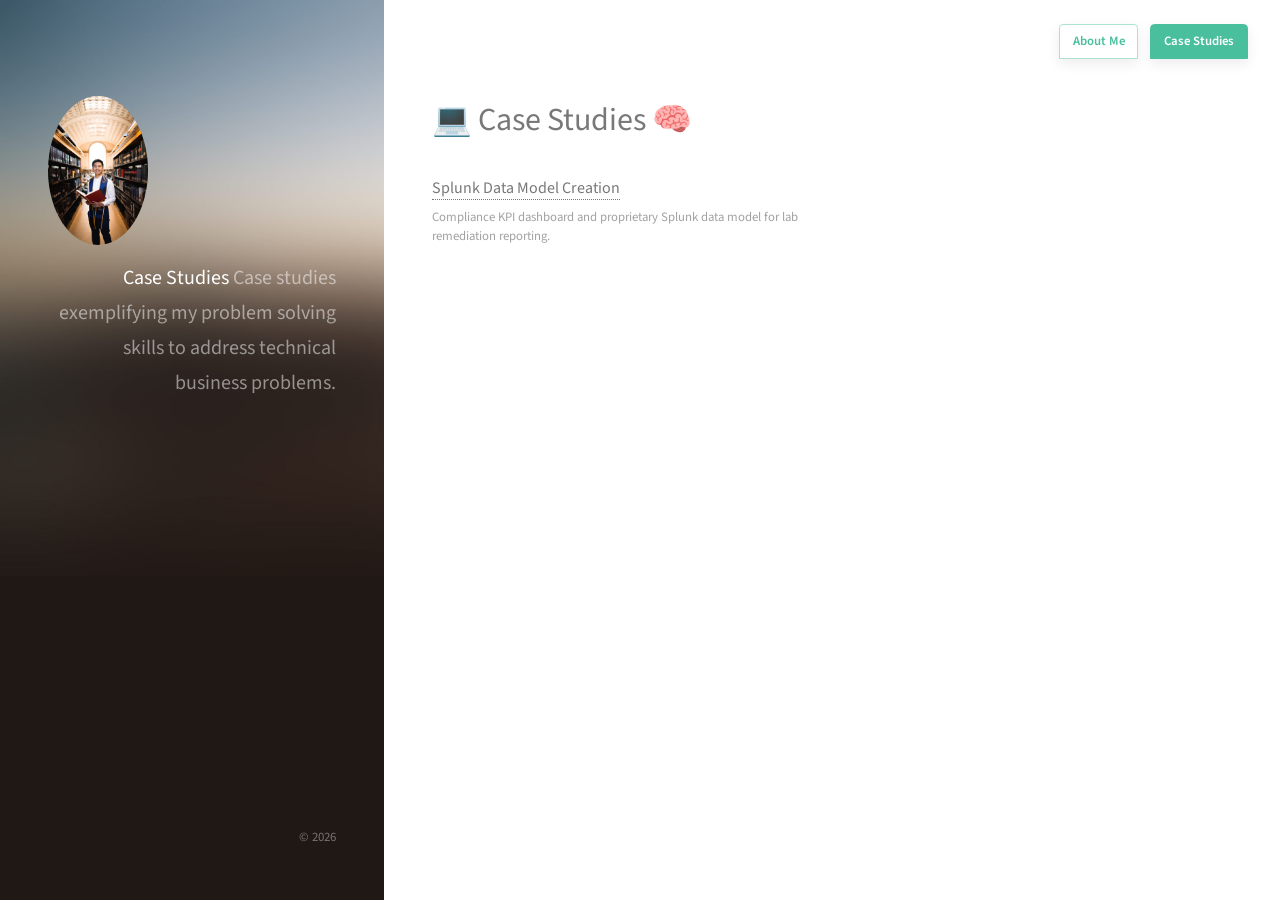
==== case-studies.html @ 702867bc "cleaned up case studies" ====
<!DOCTYPE HTML>
<html>
	<head>
		<title>Case Studies - Daniel Tom</title>
		<meta charset="utf-8" />
		<meta name="viewport" content="width=device-width, initial-scale=1, user-scalable=no" />
		<link rel="stylesheet" href="assets/css/main.css" />
	</head>
	<body class="is-preload">

		<!-- Navigation Tabs -->
			<nav class="site-tabs" aria-label="Primary navigation">
				<a href="index.html#one">About Me</a>
				<a href="case-studies.html" class="active">Case Studies</a>
			</nav>

		<!-- Header -->
			<header id="header">
				<div class="inner">
					<a href="index.html" class="image avatar"><img src="images/IMG_6092.jpg" alt="" /></a>
					<h1><strong>Case Studies</strong><br />
					Case studies exemplifying my problem solving skills to address technical business problems.</h1>
				</div>
			</header>

		<!-- Main -->
			<div id="main">
				<section id="case-studies">
					<header class="major">
						<h2>💻 Case Studies 🧠</h2>
					</header>
					<div class="row">
						<article class="col-6 col-12-xsmall work-item">
							<h3>
								<a href="splunk-data-model-creation.html">
									Splunk Data Model Creation
								</a>
							</h3>
							<p>Compliance KPI dashboard and proprietary Splunk data model for lab remediation reporting.</p>
						</article>
					</div>
				</section>
			</div>

		<!-- Footer -->
			<footer id="footer">
				<div class="inner">
					<ul class="icons">
						<li><a href="https://github.com/danieltom9" class="icon brands fa-github"><span class="label">Github</span></a></li>
						<li><a href="https://www.linkedin.com/in/daniel-tom-17a8161a1/" class="icon brands alt fa-linkedin"><span class="label">LinkedIn</span></a></li>
					</ul>
					<ul class="copyright">
						<li>&copy; 2026</li>
					</ul>
				</div>
			</footer>

		<!-- Scripts -->
			<script src="assets/js/jquery.min.js"></script>
			<script src="assets/js/jquery.poptrox.min.js"></script>
			<script src="assets/js/browser.min.js"></script>
			<script src="assets/js/breakpoints.min.js"></script>
			<script src="assets/js/util.js"></script>
			<script src="assets/js/main.js"></script>

	</body>
</html>
---- assets/css/main.css ----
@import url("fontawesome-all.min.css");
@import url("https://fonts.googleapis.com/css?family=Source+Sans+Pro:400,400italic");


html, body, div, span, applet, object,
iframe, h1, h2, h3, h4, h5, h6, p, blockquote,
pre, a, abbr, acronym, address, big, cite,
code, del, dfn, em, img, ins, kbd, q, s, samp,
small, strike, strong, sub, sup, tt, var, b,
u, i, center, dl, dt, dd, ol, ul, li, fieldset,
form, label, legend, table, caption, tbody,
tfoot, thead, tr, th, td, article, aside,
canvas, details, embed, figure, figcaption,
footer, header, hgroup, menu, nav, output, ruby,
section, summary, time, mark, audio, video {
	margin: 0;
	padding: 0;
	border: 0;
	font-size: 100%;
	font: inherit;
	vertical-align: baseline;}

article, aside, details, figcaption, figure,
footer, header, hgroup, menu, nav, section {
	display: block;}

body {
	line-height: 1;
}

ol, ul {
	list-style: none;
}

blockquote, q {
	quotes: none;
}

	blockquote:before, blockquote:after, q:before, q:after {
		content: '';
		content: none;
	}

table {
	border-collapse: collapse;
	border-spacing: 0;
}

body {
	-webkit-text-size-adjust: none;
}

mark {
	background-color: transparent;
	color: inherit;
}

input::-moz-focus-inner {
	border: 0;
	padding: 0;
}

input, select, textarea {
	-moz-appearance: none;
	-webkit-appearance: none;
	-ms-appearance: none;
	appearance: none;
}

/* Basic */

	html {
		box-sizing: border-box;
		scroll-behavior: smooth;
	}

	*, *:before, *:after {
		box-sizing: inherit;
	}

	body {
		background: #fff;
	}

		body.is-preload *, body.is-preload *:before, body.is-preload *:after {
			-moz-animation: none !important;
			-webkit-animation: none !important;
			-ms-animation: none !important;
			animation: none !important;
			-moz-transition: none !important;
			-webkit-transition: none !important;
			-ms-transition: none !important;
			transition: none !important;
		}

	body, input, select, textarea {
		color: #a2a2a2;
		font-family: "Source Sans Pro", Helvetica, sans-serif;
		font-size: 16pt;
		font-weight: 400;
		line-height: 1.75em;
	}

	a {
		-moz-transition: color 0.2s ease-in-out, border-color 0.2s ease-in-out;
		-webkit-transition: color 0.2s ease-in-out, border-color 0.2s ease-in-out;
		-ms-transition: color 0.2s ease-in-out, border-color 0.2s ease-in-out;
		transition: color 0.2s ease-in-out, border-color 0.2s ease-in-out;
		border-bottom: dotted 1px;
		color: #49bf9d;
		text-decoration: none;
	}

		a:hover {
			border-bottom-color: transparent;
			color: #49bf9d !important;
			text-decoration: none;
		}

	strong, b {
		color: #787878;
		font-weight: 400;
	}

	em, i {
		font-style: italic;
	}

	p {
		margin: 0 0 2em 0;
	}

	h1, h2, h3, h4, h5, h6 {
		color: #787878;
		font-weight: 400;
		line-height: 1em;
		margin: 0 0 1em 0;
	}

		h1 a, h2 a, h3 a, h4 a, h5 a, h6 a {
			color: inherit;
			text-decoration: none;
		}

	h1 {
		font-size: 2em;
		line-height: 1.5em;
	}

	h2 {
		font-size: 1.5em;
		line-height: 1.5em;
	}

	h3 {
		font-size: 1.25em;
		line-height: 1.5em;
	}

	h4 {
		font-size: 1.1em;
		line-height: 1.5em;
	}

	h5 {
		font-size: 0.9em;
		line-height: 1.5em;
	}

	h6 {
		font-size: 0.7em;
		line-height: 1.5em;
	}

	sub {
		font-size: 0.8em;
		position: relative;
		top: 0.5em;
	}

	sup {
		font-size: 0.8em;
		position: relative;
		top: -0.5em;
	}

	hr {
		border: 0;
		border-bottom: solid 2px #efefef;
		margin: 2em 0;
	}

		hr.major {
			margin: 3em 0;
		}

	blockquote {
		border-left: solid 6px #efefef;
		font-style: italic;
		margin: 0 0 2em 0;
		padding: 0.5em 0 0.5em 1.5em;
	}

	code {
		background: #f7f7f7;
		border-radius: 0.35em;
		border: solid 2px #efefef;
		font-family: "Courier New", monospace;
		font-size: 0.9em;
		margin: 0 0.25em;
		padding: 0.25em 0.65em;
	}

	pre {
		-webkit-overflow-scrolling: touch;
		font-family: "Courier New", monospace;
		font-size: 0.9em;
		margin: 0 0 2em 0;
	}

		pre code {
			display: block;
			line-height: 1.75em;
			padding: 1em 1.5em;
			overflow-x: auto;
		}

	.align-left {
		text-align: left;
	}

	.align-center {
		text-align: center;
	}

	.align-right {
		text-align: right;
	}

/* Navigation Tabs */

	.site-tabs {
		display: flex;
		gap: 0.75em;
		position: fixed;
		right: 2em;
		top: 1.5em;
		transition: opacity 0.2s ease-in-out, transform 0.2s ease-in-out, visibility 0.2s ease-in-out;
		z-index: 10001;
	}

		.site-tabs.is-hidden {
			opacity: 0;
			pointer-events: none;
			transform: translateY(-0.75em);
			visibility: hidden;
		}

		.site-tabs a {
			background: rgba(255, 255, 255, 0.92);
			border: solid 1px rgba(73, 191, 157, 0.45);
			border-radius: 0.35em 0.35em 0 0;
			box-shadow: 0 0.35em 1em rgba(0, 0, 0, 0.08);
			color: #49bf9d;
			font-size: 0.8em;
			font-weight: 600;
			letter-spacing: 0;
			line-height: 1;
			padding: 0.8em 1em;
			text-decoration: none;
		}

			.site-tabs a:hover {
				background: #49bf9d;
				border-color: #49bf9d;
				color: #ffffff !important;
			}

			.site-tabs a.active {
				background: #49bf9d;
				border-color: #49bf9d;
				color: #ffffff !important;
			}

/* Container */

	.container {
		margin: 0 auto;
		max-width: calc(100% - 4em);
		width: 100%;
	}

		.container.xsmall {
			width: 25%;
		}

		.container.small {
			width: 50%;
		}

		.container.medium {
			width: 75%;
		}

		.container.large {
			width: 125%;
		}

		.container.xlarge {
			width: 150%;
		}

		.container.max {
			width: 100%;
		}

		@media screen and (max-width: 980px) {

			.container {
				width: 100% !important;
				max-width: 100% !important;
			}

		}

		@media screen and (max-width: 480px) {

			.container {
				max-width: calc(100% - 3em);
			}

		}

/* Row */

	.row {
		display: flex;
		flex-wrap: wrap;
		box-sizing: border-box;
		align-items: stretch;
	}

		.row > * {
			box-sizing: border-box;
		}

		.row.gtr-uniform > * > :last-child {
			margin-bottom: 0;
		}

		.row.aln-left {
			justify-content: flex-start;
		}

		.row.aln-center {
			justify-content: center;
		}

		.row.aln-right {
			justify-content: flex-end;
		}

		.row.aln-top {
			align-items: flex-start;
		}

		.row.aln-middle {
			align-items: center;
		}

		.row.aln-bottom {
			align-items: flex-end;
		}

		.row > .imp {
			order: -1;
		}

		.row > .col-1 {
			width: 8.33333%;
		}

		.row > .off-1 {
			margin-left: 8.33333%;
		}

		.row > .col-2 {
			width: 16.66667%;
		}

		.row > .off-2 {
			margin-left: 16.66667%;
		}

		.row > .col-3 {
			width: 25%;
		}

		.row > .off-3 {
			margin-left: 25%;
		}

		.row > .col-4 {
			width: 33.33333%;
		}

		.row > .off-4 {
			margin-left: 33.33333%;
		}

		.row > .col-5 {
			width: 41.66667%;
		}

		.row > .off-5 {
			margin-left: 41.66667%;
		}

		.row > .col-6 {
			width: 50%;
		}

		.row > .off-6 {
			margin-left: 50%;
		}

		.row > .col-7 {
			width: 58.33333%;
		}

		.row > .off-7 {
			margin-left: 58.33333%;
		}

		.row > .col-8 {
			width: 66.66667%;
		}

		.row > .off-8 {
			margin-left: 66.66667%;
		}

		.row > .col-9 {
			width: 75%;
		}

		.row > .off-9 {
			margin-left: 75%;
		}

		.row > .col-10 {
			width: 83.33333%;
		}

		.row > .off-10 {
			margin-left: 83.33333%;
		}

		.row > .col-11 {
			width: 91.66667%;
		}

		.row > .off-11 {
			margin-left: 91.66667%;
		}

		.row > .col-12 {
			width: 100%;
		}

		.row > .off-12 {
			margin-left: 100%;
		}

		.row.gtr-0 {
			margin-top: 0;
			margin-left: 0em;
		}

			.row.gtr-0 > * {
				padding: 0 0 0 0em;
			}

			.row.gtr-0.gtr-uniform {
				margin-top: 0em;
			}

				.row.gtr-0.gtr-uniform > * {
					padding-top: 0em;
				}

		.row.gtr-25 {
			margin-top: 0;
			margin-left: -0.625em;
		}

			.row.gtr-25 > * {
				padding: 0 0 0 0.625em;
			}

			.row.gtr-25.gtr-uniform {
				margin-top: -0.625em;
			}

				.row.gtr-25.gtr-uniform > * {
					padding-top: 0.625em;
				}

		.row.gtr-50 {
			margin-top: 0;
			margin-left: -1.25em;
		}

			.row.gtr-50 > * {
				padding: 0 0 0 1.25em;
			}

			.row.gtr-50.gtr-uniform {
				margin-top: -1.25em;
			}

				.row.gtr-50.gtr-uniform > * {
					padding-top: 1.25em;
				}

		.row {
			margin-top: 0;
			margin-left: -2.5em;
		}

			.row > * {
				padding: 0 0 0 2.5em;
			}

			.row.gtr-uniform {
				margin-top: -2.5em;
			}

				.row.gtr-uniform > * {
					padding-top: 2.5em;
				}

		.row.gtr-150 {
			margin-top: 0;
			margin-left: -3.75em;
		}

			.row.gtr-150 > * {
				padding: 0 0 0 3.75em;
			}

			.row.gtr-150.gtr-uniform {
				margin-top: -3.75em;
			}

				.row.gtr-150.gtr-uniform > * {
					padding-top: 3.75em;
				}

		.row.gtr-200 {
			margin-top: 0;
			margin-left: -5em;
		}

			.row.gtr-200 > * {
				padding: 0 0 0 5em;
			}

			.row.gtr-200.gtr-uniform {
				margin-top: -5em;
			}

				.row.gtr-200.gtr-uniform > * {
					padding-top: 5em;
				}

		@media screen and (max-width: 1800px) {

			.row {
				display: flex;
				flex-wrap: wrap;
				box-sizing: border-box;
				align-items: stretch;
			}

				.row > * {
					box-sizing: border-box;
				}

				.row.gtr-uniform > * > :last-child {
					margin-bottom: 0;
				}

				.row.aln-left {
					justify-content: flex-start;
				}

				.row.aln-center {
					justify-content: center;
				}

				.row.aln-right {
					justify-content: flex-end;
				}

				.row.aln-top {
					align-items: flex-start;
				}

				.row.aln-middle {
					align-items: center;
				}

				.row.aln-bottom {
					align-items: flex-end;
				}

				.row > .imp-xlarge {
					order: -1;
				}

				.row > .col-1-xlarge {
					width: 8.33333%;
				}

				.row > .off-1-xlarge {
					margin-left: 8.33333%;
				}

				.row > .col-2-xlarge {
					width: 16.66667%;
				}

				.row > .off-2-xlarge {
					margin-left: 16.66667%;
				}

				.row > .col-3-xlarge {
					width: 25%;
				}

				.row > .off-3-xlarge {
					margin-left: 25%;
				}

				.row > .col-4-xlarge {
					width: 33.33333%;
				}

				.row > .off-4-xlarge {
					margin-left: 33.33333%;
				}

				.row > .col-5-xlarge {
					width: 41.66667%;
				}

				.row > .off-5-xlarge {
					margin-left: 41.66667%;
				}

				.row > .col-6-xlarge {
					width: 50%;
				}

				.row > .off-6-xlarge {
					margin-left: 50%;
				}

				.row > .col-7-xlarge {
					width: 58.33333%;
				}

				.row > .off-7-xlarge {
					margin-left: 58.33333%;
				}

				.row > .col-8-xlarge {
					width: 66.66667%;
				}

				.row > .off-8-xlarge {
					margin-left: 66.66667%;
				}

				.row > .col-9-xlarge {
					width: 75%;
				}

				.row > .off-9-xlarge {
					margin-left: 75%;
				}

				.row > .col-10-xlarge {
					width: 83.33333%;
				}

				.row > .off-10-xlarge {
					margin-left: 83.33333%;
				}

				.row > .col-11-xlarge {
					width: 91.66667%;
				}

				.row > .off-11-xlarge {
					margin-left: 91.66667%;
				}

				.row > .col-12-xlarge {
					width: 100%;
				}

				.row > .off-12-xlarge {
					margin-left: 100%;
				}

				.row.gtr-0 {
					margin-top: 0;
					margin-left: 0em;
				}

					.row.gtr-0 > * {
						padding: 0 0 0 0em;
					}

					.row.gtr-0.gtr-uniform {
						margin-top: 0em;
					}

						.row.gtr-0.gtr-uniform > * {
							padding-top: 0em;
						}

				.row.gtr-25 {
					margin-top: 0;
					margin-left: -0.625em;
				}

					.row.gtr-25 > * {
						padding: 0 0 0 0.625em;
					}

					.row.gtr-25.gtr-uniform {
						margin-top: -0.625em;
					}

						.row.gtr-25.gtr-uniform > * {
							padding-top: 0.625em;
						}

				.row.gtr-50 {
					margin-top: 0;
					margin-left: -1.25em;
				}

					.row.gtr-50 > * {
						padding: 0 0 0 1.25em;
					}

					.row.gtr-50.gtr-uniform {
						margin-top: -1.25em;
					}

						.row.gtr-50.gtr-uniform > * {
							padding-top: 1.25em;
						}

				.row {
					margin-top: 0;
					margin-left: -2.5em;
				}

					.row > * {
						padding: 0 0 0 2.5em;
					}

					.row.gtr-uniform {
						margin-top: -2.5em;
					}

						.row.gtr-uniform > * {
							padding-top: 2.5em;
						}

				.row.gtr-150 {
					margin-top: 0;
					margin-left: -3.75em;
				}

					.row.gtr-150 > * {
						padding: 0 0 0 3.75em;
					}

					.row.gtr-150.gtr-uniform {
						margin-top: -3.75em;
					}

						.row.gtr-150.gtr-uniform > * {
							padding-top: 3.75em;
						}

				.row.gtr-200 {
					margin-top: 0;
					margin-left: -5em;
				}

					.row.gtr-200 > * {
						padding: 0 0 0 5em;
					}

					.row.gtr-200.gtr-uniform {
						margin-top: -5em;
					}

						.row.gtr-200.gtr-uniform > * {
							padding-top: 5em;
						}

		}

		@media screen and (max-width: 1280px) {

			.row {
				display: flex;
				flex-wrap: wrap;
				box-sizing: border-box;
				align-items: stretch;
			}

				.row > * {
					box-sizing: border-box;
				}

				.row.gtr-uniform > * > :last-child {
					margin-bottom: 0;
				}

				.row.aln-left {
					justify-content: flex-start;
				}

				.row.aln-center {
					justify-content: center;
				}

				.row.aln-right {
					justify-content: flex-end;
				}

				.row.aln-top {
					align-items: flex-start;
				}

				.row.aln-middle {
					align-items: center;
				}

				.row.aln-bottom {
					align-items: flex-end;
				}

				.row > .imp-large {
					order: -1;
				}

				.row > .col-1-large {
					width: 8.33333%;
				}

				.row > .off-1-large {
					margin-left: 8.33333%;
				}

				.row > .col-2-large {
					width: 16.66667%;
				}

				.row > .off-2-large {
					margin-left: 16.66667%;
				}

				.row > .col-3-large {
					width: 25%;
				}

				.row > .off-3-large {
					margin-left: 25%;
				}

				.row > .col-4-large {
					width: 33.33333%;
				}

				.row > .off-4-large {
					margin-left: 33.33333%;
				}

				.row > .col-5-large {
					width: 41.66667%;
				}

				.row > .off-5-large {
					margin-left: 41.66667%;
				}

				.row > .col-6-large {
					width: 50%;
				}

				.row > .off-6-large {
					margin-left: 50%;
				}

				.row > .col-7-large {
					width: 58.33333%;
				}

				.row > .off-7-large {
					margin-left: 58.33333%;
				}

				.row > .col-8-large {
					width: 66.66667%;
				}

				.row > .off-8-large {
					margin-left: 66.66667%;
				}

				.row > .col-9-large {
					width: 75%;
				}

				.row > .off-9-large {
					margin-left: 75%;
				}

				.row > .col-10-large {
					width: 83.33333%;
				}

				.row > .off-10-large {
					margin-left: 83.33333%;
				}

				.row > .col-11-large {
					width: 91.66667%;
				}

				.row > .off-11-large {
					margin-left: 91.66667%;
				}

				.row > .col-12-large {
					width: 100%;
				}

				.row > .off-12-large {
					margin-left: 100%;
				}

				.row.gtr-0 {
					margin-top: 0;
					margin-left: 0em;
				}

					.row.gtr-0 > * {
						padding: 0 0 0 0em;
					}

					.row.gtr-0.gtr-uniform {
						margin-top: 0em;
					}

						.row.gtr-0.gtr-uniform > * {
							padding-top: 0em;
						}

				.row.gtr-25 {
					margin-top: 0;
					margin-left: -0.5em;
				}

					.row.gtr-25 > * {
						padding: 0 0 0 0.5em;
					}

					.row.gtr-25.gtr-uniform {
						margin-top: -0.5em;
					}

						.row.gtr-25.gtr-uniform > * {
							padding-top: 0.5em;
						}

				.row.gtr-50 {
					margin-top: 0;
					margin-left: -1em;
				}

					.row.gtr-50 > * {
						padding: 0 0 0 1em;
					}

					.row.gtr-50.gtr-uniform {
						margin-top: -1em;
					}

						.row.gtr-50.gtr-uniform > * {
							padding-top: 1em;
						}

				.row {
					margin-top: 0;
					margin-left: -2em;
				}

					.row > * {
						padding: 0 0 0 2em;
					}

					.row.gtr-uniform {
						margin-top: -2em;
					}

						.row.gtr-uniform > * {
							padding-top: 2em;
						}

				.row.gtr-150 {
					margin-top: 0;
					margin-left: -3em;
				}

					.row.gtr-150 > * {
						padding: 0 0 0 3em;
					}

					.row.gtr-150.gtr-uniform {
						margin-top: -3em;
					}

						.row.gtr-150.gtr-uniform > * {
							padding-top: 3em;
						}

				.row.gtr-200 {
					margin-top: 0;
					margin-left: -4em;
				}

					.row.gtr-200 > * {
						padding: 0 0 0 4em;
					}

					.row.gtr-200.gtr-uniform {
						margin-top: -4em;
					}

						.row.gtr-200.gtr-uniform > * {
							padding-top: 4em;
						}

		}

		@media screen and (max-width: 980px) {

			.row {
				display: flex;
				flex-wrap: wrap;
				box-sizing: border-box;
				align-items: stretch;
			}

				.row > * {
					box-sizing: border-box;
				}

				.row.gtr-uniform > * > :last-child {
					margin-bottom: 0;
				}

				.row.aln-left {
					justify-content: flex-start;
				}

				.row.aln-center {
					justify-content: center;
				}

				.row.aln-right {
					justify-content: flex-end;
				}

				.row.aln-top {
					align-items: flex-start;
				}

				.row.aln-middle {
					align-items: center;
				}

				.row.aln-bottom {
					align-items: flex-end;
				}

				.row > .imp-medium {
					order: -1;
				}

				.row > .col-1-medium {
					width: 8.33333%;
				}

				.row > .off-1-medium {
					margin-left: 8.33333%;
				}

				.row > .col-2-medium {
					width: 16.66667%;
				}

				.row > .off-2-medium {
					margin-left: 16.66667%;
				}

				.row > .col-3-medium {
					width: 25%;
				}

				.row > .off-3-medium {
					margin-left: 25%;
				}

				.row > .col-4-medium {
					width: 33.33333%;
				}

				.row > .off-4-medium {
					margin-left: 33.33333%;
				}

				.row > .col-5-medium {
					width: 41.66667%;
				}

				.row > .off-5-medium {
					margin-left: 41.66667%;
				}

				.row > .col-6-medium {
					width: 50%;
				}

				.row > .off-6-medium {
					margin-left: 50%;
				}

				.row > .col-7-medium {
					width: 58.33333%;
				}

				.row > .off-7-medium {
					margin-left: 58.33333%;
				}

				.row > .col-8-medium {
					width: 66.66667%;
				}

				.row > .off-8-medium {
					margin-left: 66.66667%;
				}

				.row > .col-9-medium {
					width: 75%;
				}

				.row > .off-9-medium {
					margin-left: 75%;
				}

				.row > .col-10-medium {
					width: 83.33333%;
				}

				.row > .off-10-medium {
					margin-left: 83.33333%;
				}

				.row > .col-11-medium {
					width: 91.66667%;
				}

				.row > .off-11-medium {
					margin-left: 91.66667%;
				}

				.row > .col-12-medium {
					width: 100%;
				}

				.row > .off-12-medium {
					margin-left: 100%;
				}

				.row.gtr-0 {
					margin-top: 0;
					margin-left: 0em;
				}

					.row.gtr-0 > * {
						padding: 0 0 0 0em;
					}

					.row.gtr-0.gtr-uniform {
						margin-top: 0em;
					}

						.row.gtr-0.gtr-uniform > * {
							padding-top: 0em;
						}

				.row.gtr-25 {
					margin-top: 0;
					margin-left: -0.5em;
				}

					.row.gtr-25 > * {
						padding: 0 0 0 0.5em;
					}

					.row.gtr-25.gtr-uniform {
						margin-top: -0.5em;
					}

						.row.gtr-25.gtr-uniform > * {
							padding-top: 0.5em;
						}

				.row.gtr-50 {
					margin-top: 0;
					margin-left: -1em;
				}

					.row.gtr-50 > * {
						padding: 0 0 0 1em;
					}

					.row.gtr-50.gtr-uniform {
						margin-top: -1em;
					}

						.row.gtr-50.gtr-uniform > * {
							padding-top: 1em;
						}

				.row {
					margin-top: 0;
					margin-left: -2em;
				}

					.row > * {
						padding: 0 0 0 2em;
					}

					.row.gtr-uniform {
						margin-top: -2em;
					}

						.row.gtr-uniform > * {
							padding-top: 2em;
						}

				.row.gtr-150 {
					margin-top: 0;
					margin-left: -3em;
				}

					.row.gtr-150 > * {
						padding: 0 0 0 3em;
					}

					.row.gtr-150.gtr-uniform {
						margin-top: -3em;
					}

						.row.gtr-150.gtr-uniform > * {
							padding-top: 3em;
						}

				.row.gtr-200 {
					margin-top: 0;
					margin-left: -4em;
				}

					.row.gtr-200 > * {
						padding: 0 0 0 4em;
					}

					.row.gtr-200.gtr-uniform {
						margin-top: -4em;
					}

						.row.gtr-200.gtr-uniform > * {
							padding-top: 4em;
						}

		}

		@media screen and (max-width: 736px) {

			.row {
				display: flex;
				flex-wrap: wrap;
				box-sizing: border-box;
				align-items: stretch;
			}

				.row > * {
					box-sizing: border-box;
				}

				.row.gtr-uniform > * > :last-child {
					margin-bottom: 0;
				}

				.row.aln-left {
					justify-content: flex-start;
				}

				.row.aln-center {
					justify-content: center;
				}

				.row.aln-right {
					justify-content: flex-end;
				}

				.row.aln-top {
					align-items: flex-start;
				}

				.row.aln-middle {
					align-items: center;
				}

				.row.aln-bottom {
					align-items: flex-end;
				}

				.row > .imp-small {
					order: -1;
				}

				.row > .col-1-small {
					width: 8.33333%;
				}

				.row > .off-1-small {
					margin-left: 8.33333%;
				}

				.row > .col-2-small {
					width: 16.66667%;
				}

				.row > .off-2-small {
					margin-left: 16.66667%;
				}

				.row > .col-3-small {
					width: 25%;
				}

				.row > .off-3-small {
					margin-left: 25%;
				}

				.row > .col-4-small {
					width: 33.33333%;
				}

				.row > .off-4-small {
					margin-left: 33.33333%;
				}

				.row > .col-5-small {
					width: 41.66667%;
				}

				.row > .off-5-small {
					margin-left: 41.66667%;
				}

				.row > .col-6-small {
					width: 50%;
				}

				.row > .off-6-small {
					margin-left: 50%;
				}

				.row > .col-7-small {
					width: 58.33333%;
				}

				.row > .off-7-small {
					margin-left: 58.33333%;
				}

				.row > .col-8-small {
					width: 66.66667%;
				}

				.row > .off-8-small {
					margin-left: 66.66667%;
				}

				.row > .col-9-small {
					width: 75%;
				}

				.row > .off-9-small {
					margin-left: 75%;
				}

				.row > .col-10-small {
					width: 83.33333%;
				}

				.row > .off-10-small {
					margin-left: 83.33333%;
				}

				.row > .col-11-small {
					width: 91.66667%;
				}

				.row > .off-11-small {
					margin-left: 91.66667%;
				}

				.row > .col-12-small {
					width: 100%;
				}

				.row > .off-12-small {
					margin-left: 100%;
				}

				.row.gtr-0 {
					margin-top: 0;
					margin-left: 0em;
				}

					.row.gtr-0 > * {
						padding: 0 0 0 0em;
					}

					.row.gtr-0.gtr-uniform {
						margin-top: 0em;
					}

						.row.gtr-0.gtr-uniform > * {
							padding-top: 0em;
						}

				.row.gtr-25 {
					margin-top: 0;
					margin-left: -0.375em;
				}

					.row.gtr-25 > * {
						padding: 0 0 0 0.375em;
					}

					.row.gtr-25.gtr-uniform {
						margin-top: -0.375em;
					}

						.row.gtr-25.gtr-uniform > * {
							padding-top: 0.375em;
						}

				.row.gtr-50 {
					margin-top: 0;
					margin-left: -0.75em;
				}

					.row.gtr-50 > * {
						padding: 0 0 0 0.75em;
					}

					.row.gtr-50.gtr-uniform {
						margin-top: -0.75em;
					}

						.row.gtr-50.gtr-uniform > * {
							padding-top: 0.75em;
						}

				.row {
					margin-top: 0;
					margin-left: -1.5em;
				}

					.row > * {
						padding: 0 0 0 1.5em;
					}

					.row.gtr-uniform {
						margin-top: -1.5em;
					}

						.row.gtr-uniform > * {
							padding-top: 1.5em;
						}

				.row.gtr-150 {
					margin-top: 0;
					margin-left: -2.25em;
				}

					.row.gtr-150 > * {
						padding: 0 0 0 2.25em;
					}

					.row.gtr-150.gtr-uniform {
						margin-top: -2.25em;
					}

						.row.gtr-150.gtr-uniform > * {
							padding-top: 2.25em;
						}

				.row.gtr-200 {
					margin-top: 0;
					margin-left: -3em;
				}

					.row.gtr-200 > * {
						padding: 0 0 0 3em;
					}

					.row.gtr-200.gtr-uniform {
						margin-top: -3em;
					}

						.row.gtr-200.gtr-uniform > * {
							padding-top: 3em;
						}

		}

		@media screen and (max-width: 480px) {

			.row {
				display: flex;
				flex-wrap: wrap;
				box-sizing: border-box;
				align-items: stretch;
			}

				.row > * {
					box-sizing: border-box;
				}

				.row.gtr-uniform > * > :last-child {
					margin-bottom: 0;
				}

				.row.aln-left {
					justify-content: flex-start;
				}

				.row.aln-center {
					justify-content: center;
				}

				.row.aln-right {
					justify-content: flex-end;
				}

				.row.aln-top {
					align-items: flex-start;
				}

				.row.aln-middle {
					align-items: center;
				}

				.row.aln-bottom {
					align-items: flex-end;
				}

				.row > .imp-xsmall {
					order: -1;
				}

				.row > .col-1-xsmall {
					width: 8.33333%;
				}

				.row > .off-1-xsmall {
					margin-left: 8.33333%;
				}

				.row > .col-2-xsmall {
					width: 16.66667%;
				}

				.row > .off-2-xsmall {
					margin-left: 16.66667%;
				}

				.row > .col-3-xsmall {
					width: 25%;
				}

				.row > .off-3-xsmall {
					margin-left: 25%;
				}

				.row > .col-4-xsmall {
					width: 33.33333%;
				}

				.row > .off-4-xsmall {
					margin-left: 33.33333%;
				}

				.row > .col-5-xsmall {
					width: 41.66667%;
				}

				.row > .off-5-xsmall {
					margin-left: 41.66667%;
				}

				.row > .col-6-xsmall {
					width: 50%;
				}

				.row > .off-6-xsmall {
					margin-left: 50%;
				}

				.row > .col-7-xsmall {
					width: 58.33333%;
				}

				.row > .off-7-xsmall {
					margin-left: 58.33333%;
				}

				.row > .col-8-xsmall {
					width: 66.66667%;
				}

				.row > .off-8-xsmall {
					margin-left: 66.66667%;
				}

				.row > .col-9-xsmall {
					width: 75%;
				}

				.row > .off-9-xsmall {
					margin-left: 75%;
				}

				.row > .col-10-xsmall {
					width: 83.33333%;
				}

				.row > .off-10-xsmall {
					margin-left: 83.33333%;
				}

				.row > .col-11-xsmall {
					width: 91.66667%;
				}

				.row > .off-11-xsmall {
					margin-left: 91.66667%;
				}

				.row > .col-12-xsmall {
					width: 100%;
				}

				.row > .off-12-xsmall {
					margin-left: 100%;
				}

				.row.gtr-0 {
					margin-top: 0;
					margin-left: 0em;
				}

					.row.gtr-0 > * {
						padding: 0 0 0 0em;
					}

					.row.gtr-0.gtr-uniform {
						margin-top: 0em;
					}

						.row.gtr-0.gtr-uniform > * {
							padding-top: 0em;
						}

				.row.gtr-25 {
					margin-top: 0;
					margin-left: -0.375em;
				}

					.row.gtr-25 > * {
						padding: 0 0 0 0.375em;
					}

					.row.gtr-25.gtr-uniform {
						margin-top: -0.375em;
					}

						.row.gtr-25.gtr-uniform > * {
							padding-top: 0.375em;
						}

				.row.gtr-50 {
					margin-top: 0;
					margin-left: -0.75em;
				}

					.row.gtr-50 > * {
						padding: 0 0 0 0.75em;
					}

					.row.gtr-50.gtr-uniform {
						margin-top: -0.75em;
					}

						.row.gtr-50.gtr-uniform > * {
							padding-top: 0.75em;
						}

				.row {
					margin-top: 0;
					margin-left: -1.5em;
				}

					.row > * {
						padding: 0 0 0 1.5em;
					}

					.row.gtr-uniform {
						margin-top: -1.5em;
					}

						.row.gtr-uniform > * {
							padding-top: 1.5em;
						}

				.row.gtr-150 {
					margin-top: 0;
					margin-left: -2.25em;
				}

					.row.gtr-150 > * {
						padding: 0 0 0 2.25em;
					}

					.row.gtr-150.gtr-uniform {
						margin-top: -2.25em;
					}

						.row.gtr-150.gtr-uniform > * {
							padding-top: 2.25em;
						}

				.row.gtr-200 {
					margin-top: 0;
					margin-left: -3em;
				}

					.row.gtr-200 > * {
						padding: 0 0 0 3em;
					}

					.row.gtr-200.gtr-uniform {
						margin-top: -3em;
					}

						.row.gtr-200.gtr-uniform > * {
							padding-top: 3em;
						}

		}

/* Section/Article */

	section.special, article.special {
		text-align: center;
	}

	header p {
		color: #b2b2b2;
		position: relative;
		margin: 0 0 1.5em 0;
	}

	header h2 + p {
		font-size: 1.25em;
		margin-top: -1em;
		line-height: 1.5em;
	}

	header h3 + p {
		font-size: 1.1em;
		margin-top: -0.8em;
		line-height: 1.5em;
	}

	header h4 + p,
	header h5 + p,
	header h6 + p {
		font-size: 0.9em;
		margin-top: -0.6em;
		line-height: 1.5em;
	}

	header.major h2 {
		font-size: 2em;
	}

/* Form */

	form {
		margin: 0 0 2em 0;
	}

	label {
		color: #787878;
		display: block;
		font-size: 0.9em;
		font-weight: 400;
		margin: 0 0 1em 0;
	}

	input[type="text"],
	input[type="password"],
	input[type="email"],
	select,
	textarea {
		-moz-appearance: none;
		-webkit-appearance: none;
		-ms-appearance: none;
		appearance: none;
		background: #f7f7f7;
		border-radius: 0.35em;
		border: solid 2px transparent;
		color: inherit;
		display: block;
		outline: 0;
		padding: 0 0.75em;
		text-decoration: none;
		width: 100%;
	}

		input[type="text"]:invalid,
		input[type="password"]:invalid,
		input[type="email"]:invalid,
		select:invalid,
		textarea:invalid {
			box-shadow: none;
		}

		input[type="text"]:focus,
		input[type="password"]:focus,
		input[type="email"]:focus,
		select:focus,
		textarea:focus {
			border-color: #49bf9d;
		}

	select {
		background-image: url("data:image/svg+xml;charset=utf8,%3Csvg xmlns='http://www.w3.org/2000/svg' width='40' height='40' preserveAspectRatio='none' viewBox='0 0 40 40'%3E%3Cpath d='M9.4,12.3l10.4,10.4l10.4-10.4c0.2-0.2,0.5-0.4,0.9-0.4c0.3,0,0.6,0.1,0.9,0.4l3.3,3.3c0.2,0.2,0.4,0.5,0.4,0.9 c0,0.4-0.1,0.6-0.4,0.9L20.7,31.9c-0.2,0.2-0.5,0.4-0.9,0.4c-0.3,0-0.6-0.1-0.9-0.4L4.3,17.3c-0.2-0.2-0.4-0.5-0.4-0.9 c0-0.4,0.1-0.6,0.4-0.9l3.3-3.3c0.2-0.2,0.5-0.4,0.9-0.4S9.1,12.1,9.4,12.3z' fill='%23dfdfdf' /%3E%3C/svg%3E");
		background-size: 1.25rem;
		background-repeat: no-repeat;
		background-position: calc(100% - 1rem) center;
		height: 2.75em;
		padding-right: 2.75em;
		text-overflow: ellipsis;
	}

		select option {
			color: #787878;
			background: #fff;
		}

		select:focus::-ms-value {
			background-color: transparent;
		}

		select::-ms-expand {
			display: none;
		}

	input[type="text"],
	input[type="password"],
	input[type="email"],
	select {
		height: 2.75em;
	}

	textarea {
		padding: 0.75em;
	}

	input[type="checkbox"],
	input[type="radio"] {
		-moz-appearance: none;
		-webkit-appearance: none;
		-ms-appearance: none;
		appearance: none;
		display: block;
		float: left;
		margin-right: -2em;
		opacity: 0;
		width: 1em;
		z-index: -1;
	}

		input[type="checkbox"] + label,
		input[type="radio"] + label {
			text-decoration: none;
			color: #a2a2a2;
			cursor: pointer;
			display: inline-block;
			font-size: 1em;
			font-weight: 400;
			padding-left: 2.4em;
			padding-right: 0.75em;
			position: relative;
		}

			input[type="checkbox"] + label:before,
			input[type="radio"] + label:before {
				-moz-osx-font-smoothing: grayscale;
				-webkit-font-smoothing: antialiased;
				display: inline-block;
				font-style: normal;
				font-variant: normal;
				text-rendering: auto;
				line-height: 1;
				text-transform: none !important;
				font-family: 'Font Awesome 5 Free';
				font-weight: 900;
			}

			input[type="checkbox"] + label:before,
			input[type="radio"] + label:before {
				background: #f7f7f7;
				border-radius: 0.35em;
				border: solid 2px transparent;
				content: '';
				display: inline-block;
				font-size: 0.8em;
				height: 2.0625em;
				left: 0;
				line-height: 1.85625em;
				position: absolute;
				text-align: center;
				top: 0;
				width: 2.0625em;
			}

		input[type="checkbox"]:checked + label:before,
		input[type="radio"]:checked + label:before {
			background: #787878;
			border-color: #787878;
			color: #fff;
			content: '\f00c';
		}

		input[type="checkbox"]:focus + label:before,
		input[type="radio"]:focus + label:before {
			border-color: #49bf9d;
		}

	input[type="checkbox"] + label:before {
		border-radius: 0.35em;
	}

	input[type="radio"] + label:before {
		border-radius: 100%;
	}

	::-webkit-input-placeholder {
		color: #b2b2b2 !important;
		opacity: 1.0;
	}

	:-moz-placeholder {
		color: #b2b2b2 !important;
		opacity: 1.0;
	}

	::-moz-placeholder {
		color: #b2b2b2 !important;
		opacity: 1.0;
	}

	:-ms-input-placeholder {
		color: #b2b2b2 !important;
		opacity: 1.0;
	}

/* Box */

	.box {
		border-radius: 0.35em;
		border: solid 2px #efefef;
		margin-bottom: 2em;
		padding: 1.5em;
	}

		.box > :last-child,
		.box > :last-child > :last-child,
		.box > :last-child > :last-child > :last-child {
			margin-bottom: 0;
		}

		.box.alt {
			border: 0;
			border-radius: 0;
			padding: 0;
		}

/* Icon */

	.icon {
		text-decoration: none;
		border-bottom: none;
		position: relative;
	}

		.icon:before {
			-moz-osx-font-smoothing: grayscale;
			-webkit-font-smoothing: antialiased;
			display: inline-block;
			font-style: normal;
			font-variant: normal;
			text-rendering: auto;
			line-height: 1;
			text-transform: none !important;
			font-family: 'Font Awesome 5 Free';
			font-weight: 400;
		}

		.icon > .label {
			display: none;
		}

		.icon:before {
			line-height: inherit;
		}

		.icon.solid:before {
			font-weight: 900;
		}

		.icon.brands:before {
			font-family: 'Font Awesome 5 Brands';
		}

/* Image */

	.image {
		border-radius: 0.35em;
		border: 0;
		display: inline-block;
		position: relative;
	}

		.image:before {
			-moz-transition: opacity 0.2s ease-in-out;
			-webkit-transition: opacity 0.2s ease-in-out;
			-ms-transition: opacity 0.2s ease-in-out;
			transition: opacity 0.2s ease-in-out;
			background: url("images/overlay.png");
			border-radius: 0.35em;
			content: '';
			display: block;
			height: 100%;
			left: 0;
			opacity: 0.5;
			position: absolute;
			top: 0;
			width: 100%;
		}

		.image.thumb {
			text-align: center;
		}

			.image.thumb:after {
				-moz-transition: opacity 0.2s ease-in-out;
				-webkit-transition: opacity 0.2s ease-in-out;
				-ms-transition: opacity 0.2s ease-in-out;
				transition: opacity 0.2s ease-in-out;
				border-radius: 0.35em;
				border: solid 3px rgba(255, 255, 255, 0.5);
				color: #fff;
				content: 'View';
				display: inline-block;
				font-size: 0.8em;
				font-weight: 400;
				left: 50%;
				line-height: 2.25em;
				margin: -1.25em 0 0 -3em;
				opacity: 0;
				padding: 0 1.5em;
				position: absolute;
				text-align: center;
				text-decoration: none;
				top: 50%;
				white-space: nowrap;
			}

			.image.thumb:hover:after {
				opacity: 1.0;
			}

			.image.thumb:hover:before {
				background: url("images/overlay.png"), url("images/overlay.png");
				opacity: 1.0;
			}

		.image img {
			border-radius: 0.35em;
			display: block;
		}

		.image.left {
			float: left;
			margin: 0 1.5em 1em 0;
			top: 0.25em;
		}

		.image.right {
			float: right;
			margin: 0 0 1em 1.5em;
			top: 0.25em;
		}

		.image.left, .image.right {
			max-width: 40%;
		}

			.image.left img, .image.right img {
				width: 100%;
			}

		.image.fit {
			display: block;
			margin: 0 0 2em 0;
			width: 100%;
		}

			.image.fit img {
				width: 100%;
			}

		.image.avatar {
			border-radius: 100%;
		}

			.image.avatar:before {
				display: none;
			}

			.image.avatar img {
				border-radius: 100%;
				width: 100%;
			}

/* List */

	ol {
		list-style: decimal;
		margin: 0 0 2em 0;
		padding-left: 1.25em;
	}

		ol li {
			padding-left: 0.25em;
		}

	ul {
		list-style: disc;
		margin: 0 0 2em 0;
		padding-left: 1em;
	}

		ul li {
			padding-left: 0.5em;
		}

		ul.alt {
			list-style: none;
			padding-left: 0;
		}

			ul.alt li {
				border-top: solid 2px #efefef;
				padding: 0.5em 0;
			}

				ul.alt li:first-child {
					border-top: 0;
					padding-top: 0;
				}

	dl {
		margin: 0 0 2em 0;
	}

/* Icons */

	ul.icons {
		cursor: default;
		list-style: none;
		padding-left: 0;
	}

		ul.icons li {
			display: inline-block;
			padding: 0 1em 0 0;
		}

			ul.icons li:last-child {
				padding-right: 0;
			}

			ul.icons li .icon:before {
				font-size: 1.5em;
			}

/* Labeled Icons */

	ul.labeled-icons {
		list-style: none;
		padding: 0;
	}

		ul.labeled-icons li {
			line-height: 1.75em;
			margin: 1.5em 0 0 0;
			padding-left: 2.25em;
			position: relative;
		}

			ul.labeled-icons li:first-child {
				margin-top: 0;
			}

			ul.labeled-icons li a {
				color: inherit;
			}

			ul.labeled-icons li h3 {
				color: #b2b2b2;
				left: 0;
				position: absolute;
				text-align: center;
				top: 0;
				width: 1em;
			}

/* Actions */

	ul.actions {
		display: -moz-flex;
		display: -webkit-flex;
		display: -ms-flex;
		display: flex;
		cursor: default;
		list-style: none;
		margin-left: -1em;
		padding-left: 0;
	}

		ul.actions li {
			padding: 0 0 0 1em;
			vertical-align: middle;
		}

		ul.actions.special {
			-moz-justify-content: center;
			-webkit-justify-content: center;
			-ms-justify-content: center;
			justify-content: center;
			width: 100%;
			margin-left: 0;
		}

			ul.actions.special li:first-child {
				padding-left: 0;
			}

		ul.actions.stacked {
			-moz-flex-direction: column;
			-webkit-flex-direction: column;
			-ms-flex-direction: column;
			flex-direction: column;
			margin-left: 0;
		}

			ul.actions.stacked li {
				padding: 1.3em 0 0 0;
			}

				ul.actions.stacked li:first-child {
					padding-top: 0;
				}

		ul.actions.fit {
			width: calc(100% + 1em);
		}

			ul.actions.fit li {
				-moz-flex-grow: 1;
				-webkit-flex-grow: 1;
				-ms-flex-grow: 1;
				flex-grow: 1;
				-moz-flex-shrink: 1;
				-webkit-flex-shrink: 1;
				-ms-flex-shrink: 1;
				flex-shrink: 1;
				width: 100%;
			}

				ul.actions.fit li > * {
					width: 100%;
				}

			ul.actions.fit.stacked {
				width: 100%;
			}

		@media screen and (max-width: 480px) {

			ul.actions:not(.fixed) {
				-moz-flex-direction: column;
				-webkit-flex-direction: column;
				-ms-flex-direction: column;
				flex-direction: column;
				margin-left: 0;
				width: 100% !important;
			}

				ul.actions:not(.fixed) li {
					-moz-flex-grow: 1;
					-webkit-flex-grow: 1;
					-ms-flex-grow: 1;
					flex-grow: 1;
					-moz-flex-shrink: 1;
					-webkit-flex-shrink: 1;
					-ms-flex-shrink: 1;
					flex-shrink: 1;
					padding: 1em 0 0 0;
					text-align: center;
					width: 100%;
				}

					ul.actions:not(.fixed) li > * {
						width: 100%;
					}

					ul.actions:not(.fixed) li:first-child {
						padding-top: 0;
					}

					ul.actions:not(.fixed) li input[type="submit"],
					ul.actions:not(.fixed) li input[type="reset"],
					ul.actions:not(.fixed) li input[type="button"],
					ul.actions:not(.fixed) li button,
					ul.actions:not(.fixed) li .button {
						width: 100%;
					}

						ul.actions:not(.fixed) li input[type="submit"].icon:before,
						ul.actions:not(.fixed) li input[type="reset"].icon:before,
						ul.actions:not(.fixed) li input[type="button"].icon:before,
						ul.actions:not(.fixed) li button.icon:before,
						ul.actions:not(.fixed) li .button.icon:before {
							margin-left: -0.5em;
						}

		}

/* Table */

	.table-wrapper {
		-webkit-overflow-scrolling: touch;
		overflow-x: auto;
	}

	table {
		margin: 0 0 2em 0;
		width: 100%;
	}

		table tbody tr {
			border: solid 1px #efefef;
			border-left: 0;
			border-right: 0;
		}

			table tbody tr:nth-child(2n + 1) {
				background-color: #f7f7f7;
			}

		table td {
			padding: 0.75em 0.75em;
		}

		table th {
			color: #787878;
			font-size: 0.9em;
			font-weight: 400;
			padding: 0 0.75em 0.75em 0.75em;
			text-align: left;
		}

		table thead {
			border-bottom: solid 2px #efefef;
		}

		table tfoot {
			border-top: solid 2px #efefef;
		}

		table.alt {
			border-collapse: separate;
		}

			table.alt tbody tr td {
				border: solid 2px #efefef;
				border-left-width: 0;
				border-top-width: 0;
			}

				table.alt tbody tr td:first-child {
					border-left-width: 2px;
				}

			table.alt tbody tr:first-child td {
				border-top-width: 2px;
			}

			table.alt thead {
				border-bottom: 0;
			}

			table.alt tfoot {
				border-top: 0;
			}

/* Button */

	input[type="submit"],
	input[type="reset"],
	input[type="button"],
	.button {
		-moz-appearance: none;
		-webkit-appearance: none;
		-ms-appearance: none;
		appearance: none;
		-moz-transition: background-color 0.2s ease-in-out, color 0.2s ease-in-out, border-color 0.2s ease-in-out;
		-webkit-transition: background-color 0.2s ease-in-out, color 0.2s ease-in-out, border-color 0.2s ease-in-out;
		-ms-transition: background-color 0.2s ease-in-out, color 0.2s ease-in-out, border-color 0.2s ease-in-out;
		transition: background-color 0.2s ease-in-out, color 0.2s ease-in-out, border-color 0.2s ease-in-out;
		background-color: transparent;
		border-radius: 0.35em;
		border: solid 3px #efefef;
		color: #787878 !important;
		cursor: pointer;
		display: inline-block;
		font-weight: 400;
		height: 3.15em;
		height: calc(2.75em + 6px);
		line-height: 2.75em;
		min-width: 10em;
		padding: 0 1.5em;
		text-align: center;
		text-decoration: none;
		white-space: nowrap;
	}

		input[type="submit"]:hover,
		input[type="reset"]:hover,
		input[type="button"]:hover,
		.button:hover {
			border-color: #49bf9d;
			color: #49bf9d !important;
		}

		input[type="submit"]:active,
		input[type="reset"]:active,
		input[type="button"]:active,
		.button:active {
			background-color: rgba(73, 191, 157, 0.1);
			border-color: #49bf9d;
			color: #49bf9d !important;
		}

		input[type="submit"].icon,
		input[type="reset"].icon,
		input[type="button"].icon,
		.button.icon {
			padding-left: 1.35em;
		}

			input[type="submit"].icon:before,
			input[type="reset"].icon:before,
			input[type="button"].icon:before,
			.button.icon:before {
				margin-right: 0.5em;
			}

		input[type="submit"].fit,
		input[type="reset"].fit,
		input[type="button"].fit,
		.button.fit {
			min-width: 0;
			width: 100%;
		}

		input[type="submit"].small,
		input[type="reset"].small,
		input[type="button"].small,
		.button.small {
			font-size: 0.8em;
		}

		input[type="submit"].large,
		input[type="reset"].large,
		input[type="button"].large,
		.button.large {
			font-size: 1.35em;
		}

		input[type="submit"].primary,
		input[type="reset"].primary,
		input[type="button"].primary,
		.button.primary {
			background-color: #49bf9d;
			border-color: #49bf9d;
			color: #ffffff !important;
		}

			input[type="submit"].primary:hover,
			input[type="reset"].primary:hover,
			input[type="button"].primary:hover,
			.button.primary:hover {
				background-color: #5cc6a7;
				border-color: #5cc6a7;
			}

			input[type="submit"].primary:active,
			input[type="reset"].primary:active,
			input[type="button"].primary:active,
			.button.primary:active {
				background-color: #3eb08f;
				border-color: #3eb08f;
			}

		input[type="submit"].disabled, input[type="submit"]:disabled,
		input[type="reset"].disabled,
		input[type="reset"]:disabled,
		input[type="button"].disabled,
		input[type="button"]:disabled,
		.button.disabled,
		.button:disabled {
			background-color: #e7e7e7 !important;
			border-color: #e7e7e7 !important;
			color: #b2b2b2 !important;
			cursor: default;
		}

/* Work Item */

	.work-item {
		margin: 0 0 2em 0;
	}

		.work-item .image {
			margin: 0 0 1.5em 0;
		}

		.work-item h3 {
			font-size: 1em;
			margin: 0 0 0.5em 0;
		}

		.work-item p {
			font-size: 0.8em;
			line-height: 1.5em;
			margin: 0;
		}

/* Header */

	#header {
		display: -moz-flex;
		display: -webkit-flex;
		display: -ms-flex;
		display: flex;
		-moz-flex-direction: column;
		-webkit-flex-direction: column;
		-ms-flex-direction: column;
		flex-direction: column;
		-moz-align-items: -moz-flex-end;
		-webkit-align-items: -webkit-flex-end;
		-ms-align-items: -ms-flex-end;
		align-items: flex-end;
		-moz-justify-content: space-between;
		-webkit-justify-content: space-between;
		-ms-justify-content: space-between;
		justify-content: space-between;
		background-color: #1f1815;
		background-attachment: scroll,								scroll;
		background-image: url("images/overlay.png"), url("../../images/bg.jpg");
		background-position: top left,							top left;
		background-repeat: repeat,								no-repeat;
		background-size: auto,								150%;
		color: rgba(255, 255, 255, 0.5);
		height: 100%;
		left: 0;
		padding: 8em 4em;
		position: fixed;
		text-align: right;
		top: 0;
		width: 35%;
	}

		#header > * {
			-moz-flex-shrink: 0;
			-webkit-flex-shrink: 0;
			-ms-flex-shrink: 0;
			flex-shrink: 0;
			width: 100%;
		}

		#header > .inner {
			-moz-flex-grow: 1;
			-webkit-flex-grow: 1;
			-ms-flex-grow: 1;
			flex-grow: 1;
			margin: 0 0 2em 0;
		}

		#header strong, #header b {
			color: #ffffff;
		}

		#header h2, #header h3, #header h4, #header h5, #header h6 {
			color: #ffffff;
		}

		#header h1 {
			color: rgba(255, 255, 255, 0.5);
			font-size: 1.35em;
			line-height: 1.75em;
			margin: 0;
		}

		#header .image.avatar {
			margin: 0 0 1em 0;
			width: 6.25em;
		}

/* Footer */

	#footer .icons {
		margin: 1em 0 0 0;
	}

		#footer .icons a {
			color: rgba(255, 255, 255, 0.4);
		}

	#footer .copyright {
		color: rgba(255, 255, 255, 0.4);
		font-size: 0.8em;
		list-style: none;
		margin: 1em 0 0 0;
		padding: 0;
	}

		#footer .copyright li {
			border-left: solid 1px rgba(255, 255, 255, 0.25);
			display: inline-block;
			line-height: 1em;
			margin-left: 0.75em;
			padding-left: 0.75em;
		}

			#footer .copyright li:first-child {
				border-left: 0;
				margin-left: 0;
				padding-left: 0;
			}

			#footer .copyright li a {
				color: inherit;
			}

/* Main */

	#main {
		margin-left: 35%;
		max-width: 54em;
		padding: 8em 4em 4em 4em;
		width: calc(100% - 35%);
	}

		#main > section {
			border-top: solid 2px #efefef;
			margin: 4em 0 0 0;
			padding: 4em 0 0 0;
		}

			#main > section:first-child {
				border-top: 0;
				margin-top: 0;
				padding-top: 0;
			}

/* Poptrox */

	@-moz-keyframes spin {
		0% {
			-moz-transform: rotate(0deg);
			-webkit-transform: rotate(0deg);
			-ms-transform: rotate(0deg);
			transform: rotate(0deg);
		}

		100% {
			-moz-transform: rotate(360deg);
			-webkit-transform: rotate(360deg);
			-ms-transform: rotate(360deg);
			transform: rotate(360deg);
		}
	}

	@-webkit-keyframes spin {
		0% {
			-moz-transform: rotate(0deg);
			-webkit-transform: rotate(0deg);
			-ms-transform: rotate(0deg);
			transform: rotate(0deg);
		}

		100% {
			-moz-transform: rotate(360deg);
			-webkit-transform: rotate(360deg);
			-ms-transform: rotate(360deg);
			transform: rotate(360deg);
		}
	}

	@-ms-keyframes spin {
		0% {
			-moz-transform: rotate(0deg);
			-webkit-transform: rotate(0deg);
			-ms-transform: rotate(0deg);
			transform: rotate(0deg);
		}

		100% {
			-moz-transform: rotate(360deg);
			-webkit-transform: rotate(360deg);
			-ms-transform: rotate(360deg);
			transform: rotate(360deg);
		}
	}

	@keyframes spin {
		0% {
			-moz-transform: rotate(0deg);
			-webkit-transform: rotate(0deg);
			-ms-transform: rotate(0deg);
			transform: rotate(0deg);
		}

		100% {
			-moz-transform: rotate(360deg);
			-webkit-transform: rotate(360deg);
			-ms-transform: rotate(360deg);
			transform: rotate(360deg);
		}
	}

	.poptrox-popup {
		-moz-box-sizing: content-box;
		-webkit-box-sizing: content-box;
		-ms-box-sizing: content-box;
		box-sizing: content-box;
		-webkit-tap-highlight-color: rgba(255, 255, 255, 0);
		background: #fff;
		border-radius: 0.35em;
		box-shadow: 0 0.1em 0.15em 0 rgba(0, 0, 0, 0.15);
		overflow: hidden;
		padding-bottom: 3em;
	}

		.poptrox-popup .loader {
			text-decoration: none;
			-moz-animation: spin 1s linear infinite;
			-webkit-animation: spin 1s linear infinite;
			-ms-animation: spin 1s linear infinite;
			animation: spin 1s linear infinite;
			font-size: 1.5em;
			height: 1em;
			left: 50%;
			line-height: 1em;
			margin: -0.5em 0 0 -0.5em;
			position: absolute;
			top: 50%;
			width: 1em;
		}

			.poptrox-popup .loader:before {
				-moz-osx-font-smoothing: grayscale;
				-webkit-font-smoothing: antialiased;
				display: inline-block;
				font-style: normal;
				font-variant: normal;
				text-rendering: auto;
				line-height: 1;
				text-transform: none !important;
				font-family: 'Font Awesome 5 Free';
				font-weight: 900;
			}

			.poptrox-popup .loader:before {
				content: '\f1ce';
			}

		.poptrox-popup .caption {
			background: #fff;
			bottom: 0;
			cursor: default;
			font-size: 0.9em;
			height: 3em;
			left: 0;
			line-height: 2.8em;
			position: absolute;
			text-align: center;
			width: 100%;
			z-index: 1;
		}

		.poptrox-popup .nav-next,
		.poptrox-popup .nav-previous {
			text-decoration: none;
			-moz-transition: opacity 0.2s ease-in-out;
			-webkit-transition: opacity 0.2s ease-in-out;
			-ms-transition: opacity 0.2s ease-in-out;
			transition: opacity 0.2s ease-in-out;
			-webkit-tap-highlight-color: rgba(255, 255, 255, 0);
			background: rgba(0, 0, 0, 0.01);
			cursor: pointer;
			height: 100%;
			opacity: 0;
			position: absolute;
			top: 0;
			width: 50%;
		}

			.poptrox-popup .nav-next:before,
			.poptrox-popup .nav-previous:before {
				-moz-osx-font-smoothing: grayscale;
				-webkit-font-smoothing: antialiased;
				display: inline-block;
				font-style: normal;
				font-variant: normal;
				text-rendering: auto;
				line-height: 1;
				text-transform: none !important;
				font-family: 'Font Awesome 5 Free';
				font-weight: 900;
			}

			.poptrox-popup .nav-next:before,
			.poptrox-popup .nav-previous:before {
				color: #fff;
				font-size: 2.5em;
				height: 1em;
				line-height: 1em;
				margin-top: -0.75em;
				position: absolute;
				text-align: center;
				top: 50%;
				width: 1.5em;
			}

		.poptrox-popup .nav-next {
			right: 0;
		}

			.poptrox-popup .nav-next:before {
				content: '\f105';
				right: 0;
			}

		.poptrox-popup .nav-previous {
			left: 0;
		}

			.poptrox-popup .nav-previous:before {
				content: '\f104';
				left: 0;
			}

		.poptrox-popup .closer {
			text-decoration: none;
			-moz-transition: opacity 0.2s ease-in-out;
			-webkit-transition: opacity 0.2s ease-in-out;
			-ms-transition: opacity 0.2s ease-in-out;
			transition: opacity 0.2s ease-in-out;
			-webkit-tap-highlight-color: rgba(255, 255, 255, 0);
			color: #fff;
			height: 4em;
			line-height: 4em;
			opacity: 0;
			position: absolute;
			right: 0;
			text-align: center;
			top: 0;
			width: 4em;
			z-index: 2;
		}

			.poptrox-popup .closer:before {
				-moz-osx-font-smoothing: grayscale;
				-webkit-font-smoothing: antialiased;
				display: inline-block;
				font-style: normal;
				font-variant: normal;
				text-rendering: auto;
				line-height: 1;
				text-transform: none !important;
				font-family: 'Font Awesome 5 Free';
				font-weight: 900;
			}

			.poptrox-popup .closer:before {
				-moz-box-sizing: content-box;
				-webkit-box-sizing: content-box;
				-ms-box-sizing: content-box;
				box-sizing: content-box;
				border-radius: 100%;
				border: solid 3px rgba(255, 255, 255, 0.5);
				content: '\f00d';
				display: block;
				font-size: 1em;
				height: 1.75em;
				left: 50%;
				line-height: 1.75em;
				margin: -0.875em 0 0 -0.875em;
				position: absolute;
				top: 50%;
				width: 1.75em;
			}

		.poptrox-popup:hover .nav-next,
		.poptrox-popup:hover .nav-previous {
			opacity: 0.5;
		}

			.poptrox-popup:hover .nav-next:hover,
			.poptrox-popup:hover .nav-previous:hover {
				opacity: 1.0;
			}

		.poptrox-popup:hover .closer {
			opacity: 0.5;
		}

			.poptrox-popup:hover .closer:hover {
				opacity: 1.0;
			}

/* Touch */

	body.is-touch .image.thumb:before {
		opacity: 0.5 !important;
	}

	body.is-touch .image.thumb:after {
		display: none !important;
	}

	body.is-touch #header {
		background-attachment: scroll;
		background-size: auto, cover;
	}

	body.is-touch .poptrox-popup .nav-next,
	body.is-touch .poptrox-popup .nav-previous,
	body.is-touch .poptrox-popup .closer {
		opacity: 1.0 !important;
	}

/* XLarge */

	@media screen and (max-width: 1800px) {

		/* Basic */

			body, input, select, textarea {
				font-size: 12pt;
			}

	}

/* Large */

	@media screen and (max-width: 1280px) {

		/* Header */

			#header {
				padding: 6em 3em 3em 3em;
				width: 30%;
			}

				#header h1 {
					font-size: 1.25em;
				}

					#header h1 br {
						display: none;
					}

				#header > .inner {
					margin-bottom: 0;
				}

		/* Footer */

			#footer .copyright li {
				border-left-width: 0;
				display: block;
				line-height: 2.25em;
				margin-left: 0;
				padding-left: 0;
			}

		/* Main */

			#main {
				margin-left: 30%;
				max-width: none;
				padding: 6em 3em 3em 3em;
				width: calc(100% - 30%);
			}

	}

/* Medium */

	@media screen and (max-width: 980px) {

		/* Basic */

			h1 br, h2 br, h3 br, h4 br, h5 br, h6 br {
				display: none;
			}

		/* Navigation Tabs */

			.site-tabs {
				justify-content: center;
				left: 0;
				right: 0;
				top: 1em;
			}

		/* List */

			ul.icons li .icon {
				font-size: 1.25em;
			}

		/* Header */

			#header {
				background-attachment: scroll;
				background-position: top left, center center;
				background-size: auto,		cover;
				left: auto;
				padding: 6em 4em;
				position: relative;
				text-align: center;
				top: auto;
				width: 100%;
				display: block;
			}

				#header h1 {
					font-size: 1.75em;
				}

					#header h1 br {
						display: inline;
					}

		/* Footer */

			#footer {
				background-attachment: scroll;
				background-color: #1f1815;
				background-image: url("images/overlay.png"), url("../../images/bg.jpg");
				background-position: top left,						bottom center;
				background-repeat: repeat,							no-repeat;
				background-size: auto,							cover;
				bottom: auto;
				left: auto;
				padding: 4em 4em 6em 4em;
				position: relative;
				text-align: center;
				width: 100%;
			}

				#footer .icons {
					margin: 0 0 1em 0;
				}

				#footer .copyright {
					margin: 0 0 1em 0;
				}

					#footer .copyright li {
						border-left-width: 1px;
						display: inline-block;
						line-height: 1em;
						margin-left: 0.75em;
						padding-left: 0.75em;
					}

		/* Main */

			#main {
				margin: 0;
				padding: 6em 4em;
				width: 100%;
			}

	}

/* Small */

	@media screen and (max-width: 736px) {

		/* Basic */

			h1 {
				font-size: 1.5em;
			}

			h2 {
				font-size: 1.2em;
			}

			h3 {
				font-size: 1em;
			}

		/* Section/Article */

			section.special, article.special {
				text-align: center;
			}

			header.major h2 {
				font-size: 1.35em;
			}

		/* List */

			ul.labeled-icons li {
				padding-left: 2em;
			}

				ul.labeled-icons li h3 {
					line-height: 1.75em;
				}

		/* Header */

			#header {
				padding: 2.25em 1.5em;
			}

				#header h1 {
					font-size: 1.35em;
				}

		/* Footer */

			#footer {
				padding: 2.25em 1.5em;
			}

		/* Main */

			#main {
				padding: 2.25em 1.5em 0.25em 1.5em;
			}

				#main > section {
					margin: 2.25em 0 0 0;
					padding: 2.25em 0 0 0;
				}

		/* Poptrox */

			.poptrox-popup {
				border-radius: 0;
			}

				.poptrox-popup .nav-next:before,
				.poptrox-popup .nav-previous:before {
					margin-top: -1em;
				}

	}

/* XSmall */

	@media screen and (max-width: 480px) {

		/* Header */

			#header {
				padding: 5.75em 1.5em 4.5em 1.5em;
			}

				#header h1 br {
					display: none;
				}

		/* Navigation Tabs */

			.site-tabs {
				gap: 0.5em;
				padding: 0 1em;
			}

				.site-tabs a {
					flex: 1;
					font-size: 0.7em;
					max-width: 10.5em;
					padding: 0.75em 0.6em;
					text-align: center;
				}

		/* Footer */

			#footer .copyright li {
				border-left-width: 0;
				display: block;
				line-height: 2.25em;
				margin-left: 0;
				padding-left: 0;
			}

	}
	/* Click callout */
.click-callout {
	text-align: center;
	margin-bottom: 0.5rem;
	animation: float 1.6s ease-in-out infinite;
	pointer-events: none; /* doesn't block clicks */
  }
  
  .callout-text {
	display: block;
	font-size: 0.85rem;
	font-weight: 600;
	color: #666;
  }
  
  .callout-arrow {
	display: block;
	font-size: 1.4rem;
  }
  
  /* Floating animation */
  @keyframes float {
	0% {
	  transform: translateY(0);
	}
	50% {
	  transform: translateY(-6px);
	}
	100% {
	  transform: translateY(0);
	}
  }
  .work-item:hover .click-callout {
	opacity: 0;
	transition: opacity 0.3s ease;
  }
  section p {
	animation: fadeUp 0.8s ease both;
  }
  

  .work-item h3 a {
	text-decoration: none;
	background-image: linear-gradient(#6c63ff, #6c63ff);
	background-size: 0% 2px;
	background-repeat: no-repeat;
	background-position: left bottom;
	transition: background-size 0.3s ease;
  }
  
  .work-item h3 a:hover {
	background-size: 100% 2px;
  }
  h2 span,
h2 emoji {
  display: inline-block;
  animation: emojiFloat 2s ease-in-out infinite;
}

/* Start hidden only while preload is active */
body.is-preload section p {
	opacity: 0;
	transform: translateY(12px);
  }
  
  /* Animate in once preload class is removed */
  body:not(.is-preload) section p {
	animation: fadeUp 0.9s ease both;
  }
  
  @keyframes fadeUp {
	from {
	  opacity: 0;
	  transform: translateY(12px);
	}
	to {
	  opacity: 1;
	  transform: translateY(0);
	}
  }

  body:not(.is-preload) section p:nth-of-type(1) { animation-delay: 0.05s; }
body:not(.is-preload) section p:nth-of-type(2) { animation-delay: 0.15s; }
body:not(.is-preload) section p:nth-of-type(3) { animation-delay: 0.25s; }

/* Gallery tiles */
.box.alt .image.fit {
	display: block;
	overflow: hidden;
	border-radius: 16px;
	box-shadow: 0 8px 22px rgba(0,0,0,0.10);
	transform: translateY(0);
	transition: transform 0.2s ease, box-shadow 0.2s ease;
  }
  
  .box.alt .image.fit:hover {
	transform: translateY(-4px);
	box-shadow: 0 14px 34px rgba(0,0,0,0.14);
  }
  
  .box.alt .image.fit img {
	display: block;
	transition: transform 0.35s ease, filter 0.35s ease;
  }
  
  .box.alt .image.fit:hover img {
	transform: scale(1.04);
  }
  
  




  .box.alt .row .col-4 {
	transition: opacity 0.2s ease;
  }
  
  .box.alt .row:hover .col-4 {
	opacity: 0.65;
  }
  
  .box.alt .row:hover .col-4:hover {
	opacity: 1;
  }
  


  .box.alt .image.fit img {
	width: 100%;
	height: 320px;     /* adjust */
	object-fit: cover; /* keeps the grid uniform */
  }

  


  /* Image wrapper clips overflow */
.box.alt .image.fit {
	overflow: hidden;
	border-radius: 16px; /* optional */
  }
  
  /* Image itself */
  .box.alt .image.fit img {
	display: block;
	transform: scale(1);
	transition: transform 0.35s ease;
  }
  



  /* The gallery item (the picture tile) */
.box.alt .image.fit {
	display: block;
	transition: transform 0.25s ease, box-shadow 0.25s ease;
	transform: scale(1);
	will-change: transform;
  }
  
  /* Enlarge the entire picture on hover */
  .box.alt .image.fit:hover {
	transform: scale(2);
	z-index: 2; /* keeps it above neighbors */
	box-shadow: 0 16px 40px rgba(0,0,0,0.18);
  }




  /* Enlarge gallery photos AND header avatar on hover */
.box.alt .image.fit,
#header .image.avatar {
  display: block;
  transform: scale(1);
  transition: transform 0.25s ease, box-shadow 0.25s ease;
  will-change: transform;
}

.box.alt .image.fit:hover,
#header .image.avatar:hover {
  transform: scale(2);
  z-index: 2;
  box-shadow: 0 16px 40px rgba(0,0,0,0.18);
}

.work-item .image:before {
	display: none !important;
  }
  
  .work-item .image:after {
	display: none !important;
  }
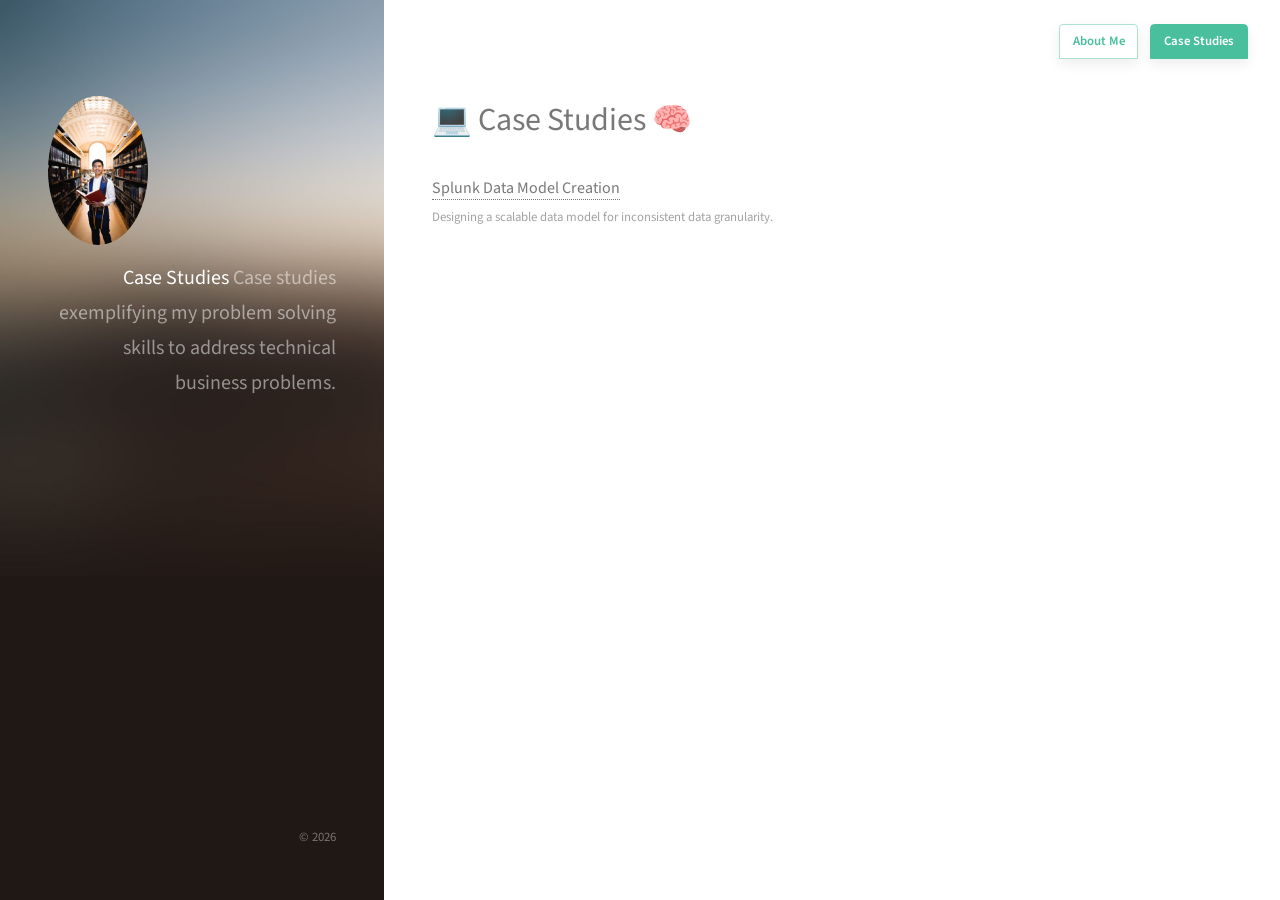
==== commit 3946191b: "description" ====
--- a/case-studies.html
+++ b/case-studies.html
@@ -36,7 +36,7 @@
 									Splunk Data Model Creation
 								</a>
 							</h3>
-							<p>Compliance KPI dashboard and proprietary Splunk data model for lab remediation reporting.</p>
+							<p>Designing a scalable data model for inconsistent data granularity.</p>
 						</article>
 					</div>
 				</section>
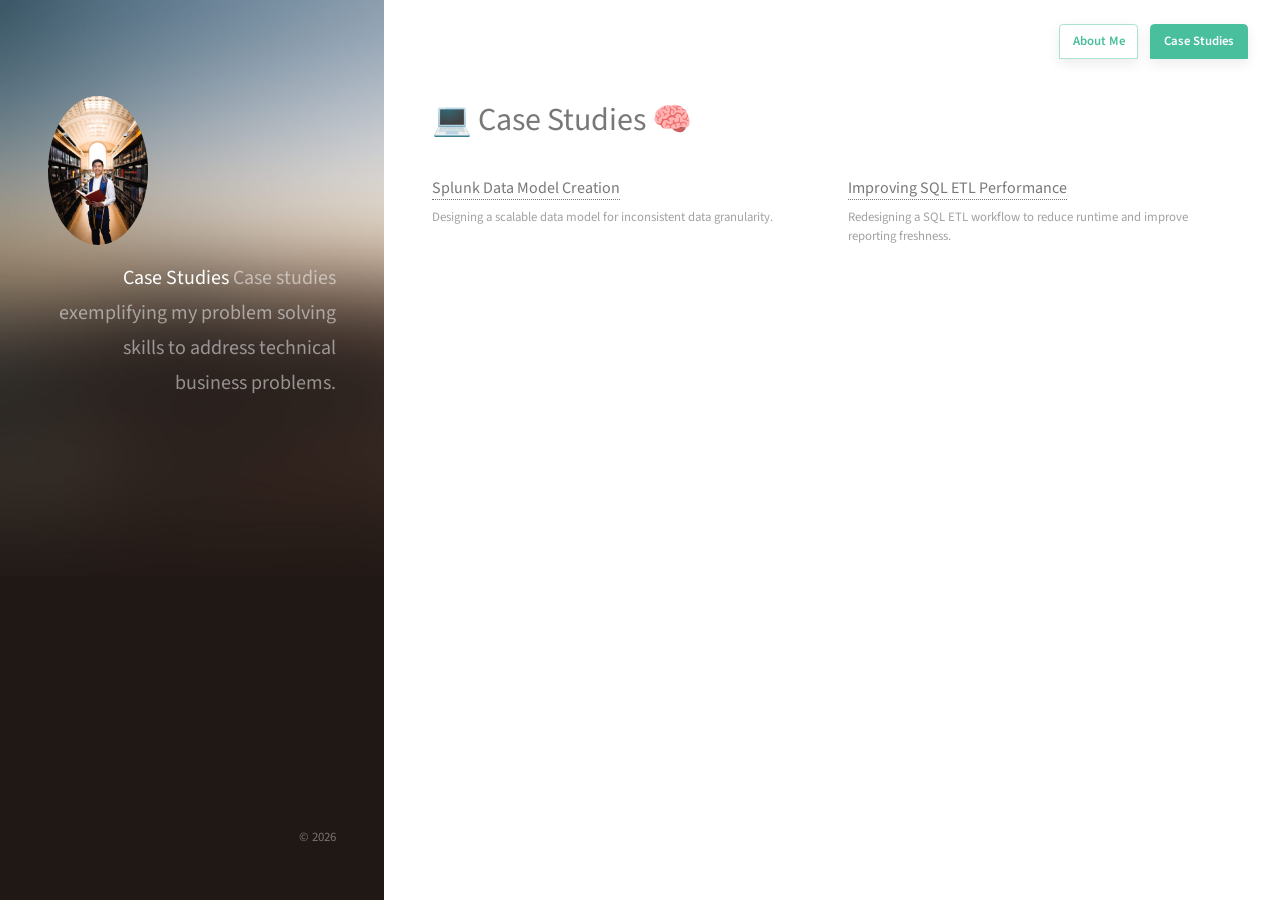
==== commit 7eaabc53: "added sql etl page" ====
--- a/case-studies.html
+++ b/case-studies.html
@@ -38,6 +38,14 @@
 							</h3>
 							<p>Designing a scalable data model for inconsistent data granularity.</p>
 						</article>
+						<article class="col-6 col-12-xsmall work-item">
+							<h3>
+								<a href="improving-sql-etl-performance.html">
+									Improving SQL ETL Performance
+								</a>
+							</h3>
+							<p>Redesigning a SQL ETL workflow to reduce runtime and improve reporting freshness.</p>
+						</article>
 					</div>
 				</section>
 			</div>
--- a/assets/css/main.css
+++ b/assets/css/main.css
@@ -3479,4 +3479,92 @@
 	display: none !important;
   }
   
+/* Case Study Detail */
+
+body.case-study-detail {
+	background:
+		linear-gradient(135deg, rgba(73, 191, 157, 0.12), rgba(255, 255, 255, 0) 36%),
+		linear-gradient(315deg, rgba(31, 24, 21, 0.08), rgba(255, 255, 255, 0) 42%),
+		#f7faf9;
+	color: #5f6663;
+	min-height: 100vh;
+	padding: 4em 1.5em;
+}
+
+.case-study-article {
+	background: rgba(255, 255, 255, 0.92);
+	border: solid 1px rgba(73, 191, 157, 0.18);
+	border-radius: 0.5em;
+	box-shadow: 0 1.25em 3em rgba(31, 24, 21, 0.12);
+	margin: 0 auto;
+	max-width: 46em;
+	padding: 3em;
+}
+
+	.case-study-article header {
+		border-bottom: solid 2px #efefef;
+		margin: 0 0 2em 0;
+		padding: 0 0 1.5em 0;
+	}
+
+	.case-study-article h1 {
+		color: #333;
+		font-size: 2.2em;
+		line-height: 1.2em;
+		margin: 0;
+	}
+
+	.case-study-article p {
+		color: #5f6663;
+		font-size: 1.05em;
+		line-height: 1.8em;
+		margin: 0 0 1.5em 0;
+	}
+
+	.case-study-article p:last-child {
+		margin-bottom: 0;
+	}
+
+	.case-study-label {
+		color: #49bf9d !important;
+		font-size: 0.8em !important;
+		font-weight: 700;
+		letter-spacing: 0.14em;
+		line-height: 1;
+		margin: 0 0 0.8em 0 !important;
+		text-transform: uppercase;
+	}
+
+	.case-study-back {
+		border-bottom: 0;
+		color: #49bf9d;
+		display: inline-block;
+		font-size: 0.9em;
+		font-weight: 600;
+		margin: 0 0 2em 0;
+	}
+
+	.case-study-back:before {
+		content: "< ";
+	}
+
+@media screen and (max-width: 736px) {
+	body.case-study-detail {
+		padding: 1.5em;
+	}
+
+	.case-study-article {
+		padding: 2em 1.5em;
+	}
+
+	.case-study-article h1 {
+		font-size: 1.65em;
+	}
+
+	.case-study-article p {
+		font-size: 1em;
+		line-height: 1.7em;
+	}
+}
   
+  
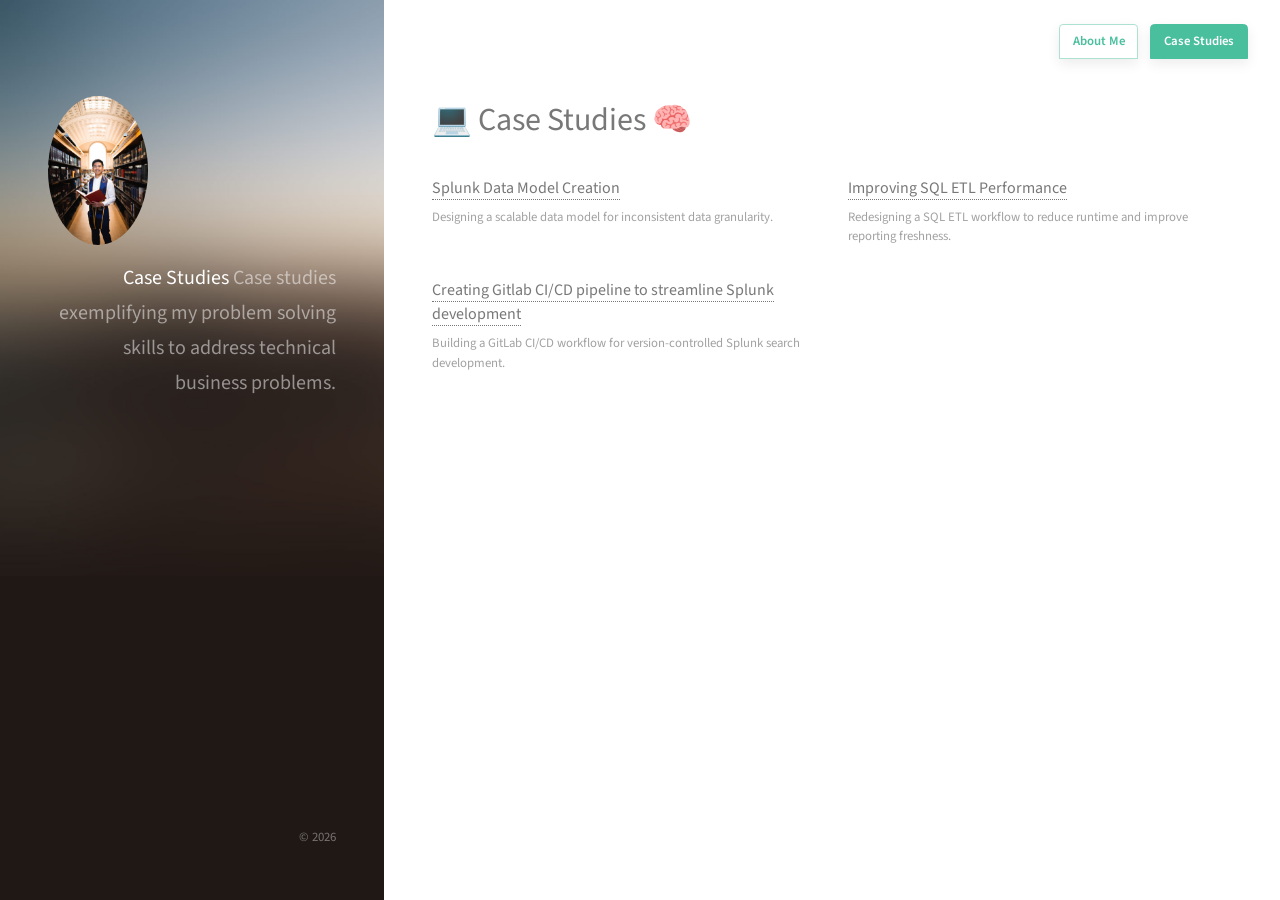
==== commit 3154327d: "ci/cd case study" ====
--- a/case-studies.html
+++ b/case-studies.html
@@ -46,6 +46,14 @@
 							</h3>
 							<p>Redesigning a SQL ETL workflow to reduce runtime and improve reporting freshness.</p>
 						</article>
+						<article class="col-6 col-12-xsmall work-item">
+							<h3>
+								<a href="gitlab-cicd-splunk-development.html">
+									Creating Gitlab CI/CD pipeline to streamline Splunk development
+								</a>
+							</h3>
+							<p>Building a GitLab CI/CD workflow for version-controlled Splunk search development.</p>
+						</article>
 					</div>
 				</section>
 			</div>
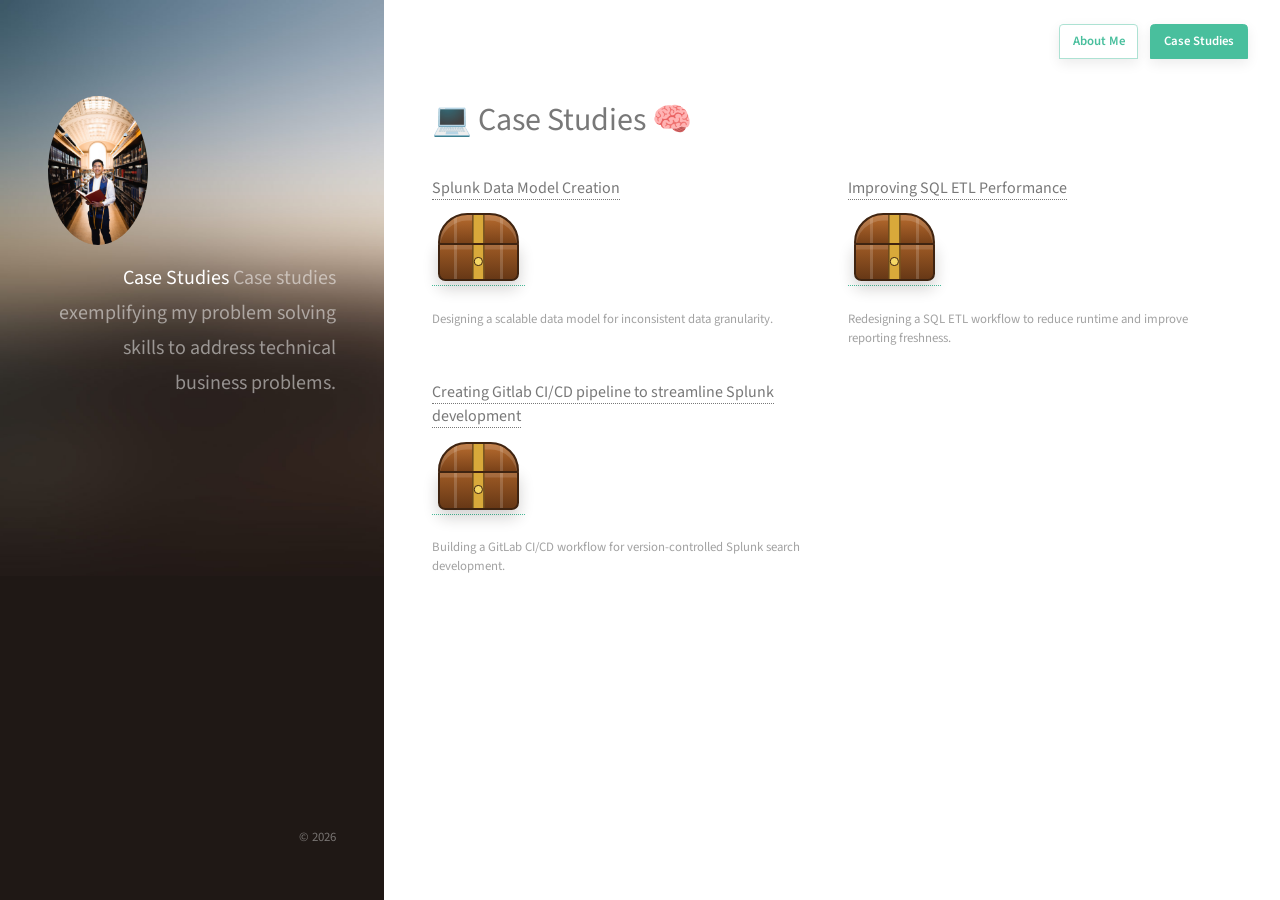
==== commit 7b7f0988: "adding chests" ====
--- a/case-studies.html
+++ b/case-studies.html
@@ -36,6 +36,13 @@
 									Splunk Data Model Creation
 								</a>
 							</h3>
+							<a class="treasure-link" href="splunk-data-model-creation.html" aria-label="Open Splunk Data Model Creation case study">
+								<span class="treasure-box" aria-hidden="true">
+									<span class="treasure-lid"></span>
+									<span class="treasure-gold"></span>
+									<span class="treasure-base"></span>
+								</span>
+							</a>
 							<p>Designing a scalable data model for inconsistent data granularity.</p>
 						</article>
 						<article class="col-6 col-12-xsmall work-item">
@@ -44,6 +51,13 @@
 									Improving SQL ETL Performance
 								</a>
 							</h3>
+							<a class="treasure-link" href="improving-sql-etl-performance.html" aria-label="Open Improving SQL ETL Performance case study">
+								<span class="treasure-box" aria-hidden="true">
+									<span class="treasure-lid"></span>
+									<span class="treasure-gold"></span>
+									<span class="treasure-base"></span>
+								</span>
+							</a>
 							<p>Redesigning a SQL ETL workflow to reduce runtime and improve reporting freshness.</p>
 						</article>
 						<article class="col-6 col-12-xsmall work-item">
@@ -52,6 +66,13 @@
 									Creating Gitlab CI/CD pipeline to streamline Splunk development
 								</a>
 							</h3>
+							<a class="treasure-link" href="gitlab-cicd-splunk-development.html" aria-label="Open Creating Gitlab CI/CD pipeline to streamline Splunk development case study">
+								<span class="treasure-box" aria-hidden="true">
+									<span class="treasure-lid"></span>
+									<span class="treasure-gold"></span>
+									<span class="treasure-base"></span>
+								</span>
+							</a>
 							<p>Building a GitLab CI/CD workflow for version-controlled Splunk search development.</p>
 						</article>
 					</div>
--- a/assets/css/main.css
+++ b/assets/css/main.css
@@ -2606,6 +2606,140 @@
 			font-size: 1em;
 			margin: 0 0 0.5em 0;
 		}
+
+		.work-item .treasure-link {
+			display: inline-block;
+			height: 4.75em;
+			margin: 0.15em 0 0.9em 0;
+			position: relative;
+			text-decoration: none;
+			width: 5.8em;
+		}
+
+			.work-item .treasure-link:focus-visible {
+				outline: solid 3px #49bf9d;
+				outline-offset: 0.35em;
+			}
+
+		.treasure-box {
+			display: block;
+			height: 100%;
+			position: relative;
+			transform: translateY(0);
+			transition: transform 0.25s ease;
+			width: 100%;
+		}
+
+			.treasure-link:hover .treasure-box,
+			.treasure-link:focus-visible .treasure-box {
+				transform: translateY(-0.25em);
+			}
+
+		.treasure-base,
+		.treasure-lid,
+		.treasure-gold {
+			display: block;
+			position: absolute;
+		}
+
+		.treasure-base {
+			background:
+				linear-gradient(90deg, transparent 0 18%, rgba(255,255,255,0.16) 18% 22%, transparent 22% 78%, rgba(255,255,255,0.16) 78% 82%, transparent 82%),
+				linear-gradient(180deg, #9f5b25 0%, #673816 100%);
+			border: solid 0.16em #3f2411;
+			border-radius: 0.2em 0.2em 0.45em 0.45em;
+			bottom: 0.25em;
+			box-shadow:
+				inset 0 0.35em 0 rgba(255,255,255,0.12),
+				0 0.45em 0.9em rgba(31, 24, 21, 0.2);
+			height: 2.45em;
+			left: 0.35em;
+			overflow: hidden;
+			width: 5.1em;
+		}
+
+			.treasure-base:before {
+				background: #d9a93a;
+				border-left: solid 0.12em #3f2411;
+				border-right: solid 0.12em #3f2411;
+				content: '';
+				height: 100%;
+				left: 50%;
+				position: absolute;
+				top: 0;
+				transform: translateX(-50%);
+				width: 0.7em;
+			}
+
+			.treasure-base:after {
+				background: #f5d765;
+				border: solid 0.12em #3f2411;
+				border-radius: 50%;
+				content: '';
+				height: 0.52em;
+				left: 50%;
+				position: absolute;
+				top: 0.82em;
+				transform: translateX(-50%);
+				width: 0.52em;
+			}
+
+		.treasure-lid {
+			background:
+				linear-gradient(90deg, transparent 0 18%, rgba(255,255,255,0.15) 18% 22%, transparent 22% 78%, rgba(255,255,255,0.15) 78% 82%, transparent 82%),
+				linear-gradient(180deg, #b96d2f 0%, #7a4219 100%);
+			border: solid 0.16em #3f2411;
+			border-radius: 2.7em 2.7em 0.25em 0.25em;
+			bottom: 2.55em;
+			box-shadow: inset 0 0.35em 0 rgba(255,255,255,0.14);
+			height: 1.95em;
+			left: 0.35em;
+			transform-origin: 50% 100%;
+			transition: transform 0.25s ease, bottom 0.25s ease;
+			width: 5.1em;
+			z-index: 3;
+		}
+
+			.treasure-lid:after {
+				background: #d9a93a;
+				border-left: solid 0.12em #3f2411;
+				border-right: solid 0.12em #3f2411;
+				content: '';
+				height: 100%;
+				left: 50%;
+				position: absolute;
+				top: 0;
+				transform: translateX(-50%);
+				width: 0.7em;
+			}
+
+		.treasure-gold {
+			background:
+				radial-gradient(circle at 18% 55%, #fff0a8 0 0.22em, transparent 0.24em),
+				radial-gradient(circle at 42% 42%, #ffd95b 0 0.28em, transparent 0.3em),
+				radial-gradient(circle at 66% 54%, #f0b93c 0 0.24em, transparent 0.26em),
+				radial-gradient(circle at 84% 44%, #ffe680 0 0.2em, transparent 0.22em);
+			bottom: 2.15em;
+			height: 1.15em;
+			left: 0.75em;
+			opacity: 0;
+			transform: translateY(0.45em);
+			transition: opacity 0.2s ease, transform 0.25s ease;
+			width: 4.3em;
+			z-index: 2;
+		}
+
+			.treasure-link:hover .treasure-lid,
+			.treasure-link:focus-visible .treasure-lid {
+				bottom: 2.95em;
+				transform: rotateX(58deg);
+			}
+
+			.treasure-link:hover .treasure-gold,
+			.treasure-link:focus-visible .treasure-gold {
+				opacity: 1;
+				transform: translateY(0);
+			}
 
 		.work-item p {
 			font-size: 0.8em;
@@ -3369,106 +3503,122 @@
 body:not(.is-preload) section p:nth-of-type(2) { animation-delay: 0.15s; }
 body:not(.is-preload) section p:nth-of-type(3) { animation-delay: 0.25s; }
 
-/* Gallery tiles */
-.box.alt .image.fit {
+/* Photography baseball cards */
+#photography .box.alt .row .col-4 {
+	position: relative;
+	transition: opacity 0.2s ease;
+}
+
+#photography .box.alt .row:hover .col-4 {
+	opacity: 0.65;
+}
+
+#photography .box.alt .row:hover .col-4:hover {
+	opacity: 1;
+	z-index: 3;
+}
+
+#photography .box.alt .baseball-card {
+	background:
+		radial-gradient(circle at 82% 34%, #f5d94c 0 9%, transparent 9.5%),
+		linear-gradient(135deg, rgba(255,255,255,0.16), transparent 28%),
+		linear-gradient(160deg, #147988 0%, #1d98a8 60%, #0f6073 100%);
+	border: 8px solid #f8f1dc;
+	border-radius: 7px;
+	box-shadow:
+		0 13px 26px rgba(31, 24, 21, 0.2),
+		inset 0 0 0 2px #29313b,
+		inset 0 0 0 6px rgba(248, 241, 220, 0.72);
 	display: block;
+	margin: 0;
 	overflow: hidden;
-	border-radius: 16px;
-	box-shadow: 0 8px 22px rgba(0,0,0,0.10);
-	transform: translateY(0);
-	transition: transform 0.2s ease, box-shadow 0.2s ease;
-  }
-  
-  .box.alt .image.fit:hover {
-	transform: translateY(-4px);
-	box-shadow: 0 14px 34px rgba(0,0,0,0.14);
-  }
-  
-  .box.alt .image.fit img {
+	padding: 42px 18px 76px;
+	position: relative;
+	transform: scale(1);
+	transition: transform 0.25s ease, box-shadow 0.25s ease;
+	will-change: transform;
+}
+
+#photography .box.alt .baseball-card:before {
+	background: #f8f1dc;
+	border: 2px solid #29313b;
+	border-radius: 2px;
+	box-shadow: 3px 3px 0 rgba(41, 49, 59, 0.24);
+	color: #2f7f48;
+	content: "Tom's";
 	display: block;
-	transition: transform 0.35s ease, filter 0.35s ease;
-  }
-  
-  .box.alt .image.fit:hover img {
-	transform: scale(1.04);
-  }
-  
-  
-
-
-
-
-  .box.alt .row .col-4 {
-	transition: opacity 0.2s ease;
-  }
-  
-  .box.alt .row:hover .col-4 {
-	opacity: 0.65;
-  }
-  
-  .box.alt .row:hover .col-4:hover {
-	opacity: 1;
-  }
-  
-
-
-  .box.alt .image.fit img {
+	font-family: Georgia, 'Times New Roman', serif;
+	font-size: 0.84em;
+	font-style: italic;
+	font-weight: 700;
+	left: 17px;
+	line-height: 1;
+	padding: 4px 7px 3px;
+	position: absolute;
+	text-shadow: 1px 1px 0 rgba(255,255,255,0.8);
+	top: 15px;
+	transform: rotate(-3deg);
+	z-index: 2;
+}
+
+#photography .box.alt .baseball-card:after {
+	background:
+		linear-gradient(180deg, #fdf7df 0%, #ead995 100%);
+	border: 3px solid #29313b;
+	bottom: 17px;
+	box-shadow:
+		inset 0 0 0 2px rgba(255,255,255,0.62),
+		0 -4px 0 rgba(41, 49, 59, 0.18);
+	color: #29313b;
+	content: attr(data-card-title) '\A';
+	display: block;
+	font-family: Georgia, 'Times New Roman', serif;
+	font-size: 0.78em;
+	font-weight: 800;
+	left: 16px;
+	letter-spacing: 0;
+	line-height: 1.15;
+	padding: 8px 6px 6px;
+	position: absolute;
+	right: 16px;
+	text-align: center;
+	text-shadow: 1px 1px 0 #ffffff;
+	white-space: pre;
+}
+
+#photography .box.alt .baseball-card:hover {
+	box-shadow:
+		0 22px 48px rgba(31, 24, 21, 0.32),
+		inset 0 0 0 2px #29313b,
+		inset 0 0 0 6px rgba(248, 241, 220, 0.72);
+	transform: scale(2);
+	z-index: 4;
+}
+
+#photography .box.alt .baseball-card img {
+	aspect-ratio: 4 / 5;
+	background: #f8f1dc;
+	border: 7px solid #f8f1dc;
+	box-shadow:
+		0 0 0 2px #29313b,
+		0 7px 0 rgba(41, 49, 59, 0.2);
+	display: block;
+	height: 320px;
+	object-fit: cover;
 	width: 100%;
-	height: 320px;     /* adjust */
-	object-fit: cover; /* keeps the grid uniform */
-  }
-
-  
-
-
-  /* Image wrapper clips overflow */
-.box.alt .image.fit {
-	overflow: hidden;
-	border-radius: 16px; /* optional */
-  }
-  
-  /* Image itself */
-  .box.alt .image.fit img {
+}
+
+#header .image.avatar {
 	display: block;
 	transform: scale(1);
-	transition: transform 0.35s ease;
-  }
-  
-
-
-
-  /* The gallery item (the picture tile) */
-.box.alt .image.fit {
-	display: block;
 	transition: transform 0.25s ease, box-shadow 0.25s ease;
-	transform: scale(1);
 	will-change: transform;
-  }
-  
-  /* Enlarge the entire picture on hover */
-  .box.alt .image.fit:hover {
+}
+
+#header .image.avatar:hover {
+	box-shadow: 0 16px 40px rgba(0,0,0,0.18);
 	transform: scale(2);
-	z-index: 2; /* keeps it above neighbors */
-	box-shadow: 0 16px 40px rgba(0,0,0,0.18);
-  }
-
-
-
-
-  /* Enlarge gallery photos AND header avatar on hover */
-.box.alt .image.fit,
-#header .image.avatar {
-  display: block;
-  transform: scale(1);
-  transition: transform 0.25s ease, box-shadow 0.25s ease;
-  will-change: transform;
-}
-
-.box.alt .image.fit:hover,
-#header .image.avatar:hover {
-  transform: scale(2);
-  z-index: 2;
-  box-shadow: 0 16px 40px rgba(0,0,0,0.18);
+	z-index: 2;
 }
 
 .work-item .image:before {
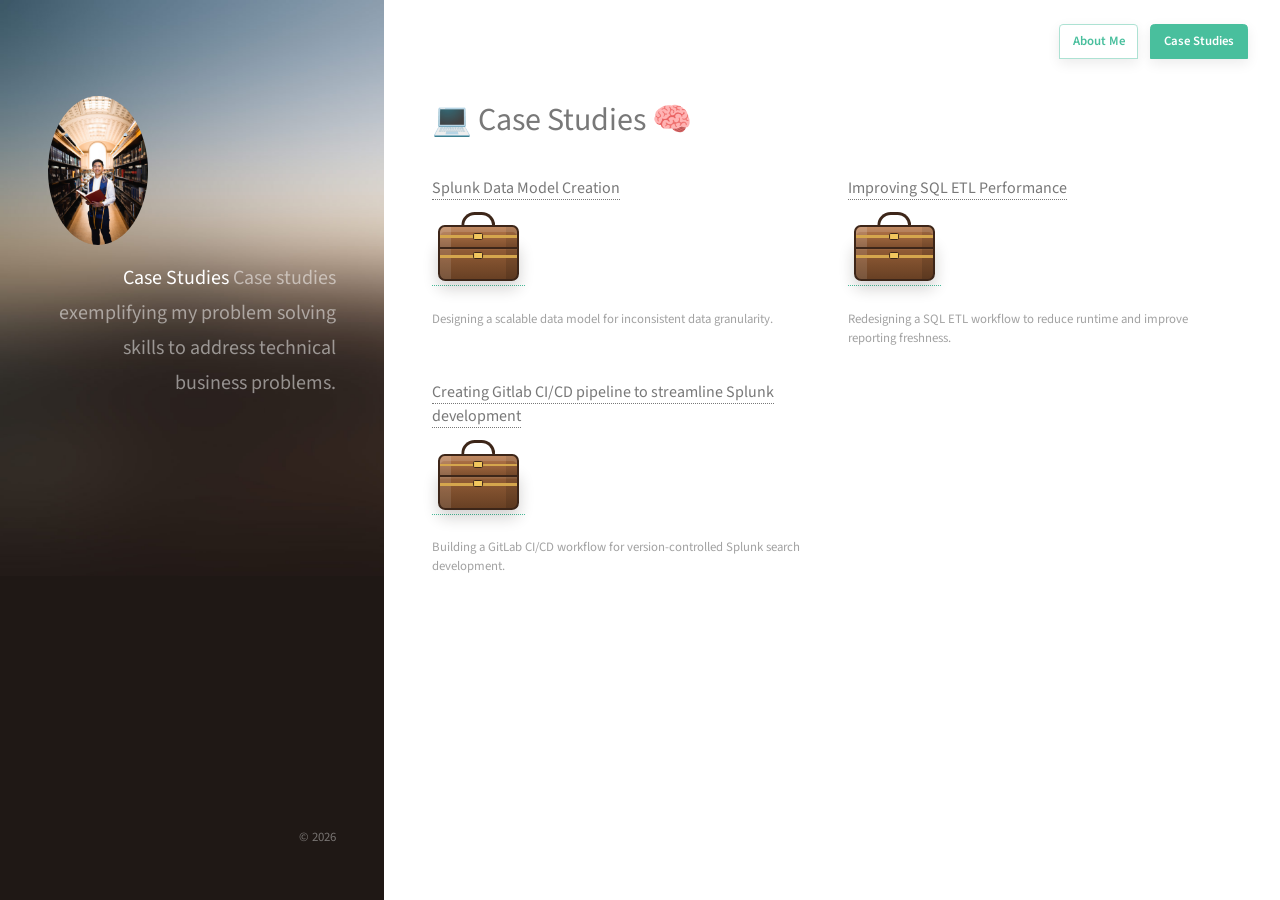
==== commit efb6ce2b: "brief case" ====
--- a/case-studies.html
+++ b/case-studies.html
@@ -36,13 +36,14 @@
 									Splunk Data Model Creation
 								</a>
 							</h3>
-							<a class="treasure-link" href="splunk-data-model-creation.html" aria-label="Open Splunk Data Model Creation case study">
-								<span class="treasure-box" aria-hidden="true">
-									<span class="treasure-lid"></span>
-									<span class="treasure-gold"></span>
-									<span class="treasure-base"></span>
-								</span>
-							</a>
+								<a class="briefcase-link" href="splunk-data-model-creation.html" aria-label="Open Splunk Data Model Creation case study">
+									<span class="briefcase" aria-hidden="true">
+										<span class="briefcase-handle"></span>
+										<span class="briefcase-lid"></span>
+										<span class="briefcase-papers"></span>
+										<span class="briefcase-base"></span>
+									</span>
+								</a>
 							<p>Designing a scalable data model for inconsistent data granularity.</p>
 						</article>
 						<article class="col-6 col-12-xsmall work-item">
@@ -51,13 +52,14 @@
 									Improving SQL ETL Performance
 								</a>
 							</h3>
-							<a class="treasure-link" href="improving-sql-etl-performance.html" aria-label="Open Improving SQL ETL Performance case study">
-								<span class="treasure-box" aria-hidden="true">
-									<span class="treasure-lid"></span>
-									<span class="treasure-gold"></span>
-									<span class="treasure-base"></span>
-								</span>
-							</a>
+								<a class="briefcase-link" href="improving-sql-etl-performance.html" aria-label="Open Improving SQL ETL Performance case study">
+									<span class="briefcase" aria-hidden="true">
+										<span class="briefcase-handle"></span>
+										<span class="briefcase-lid"></span>
+										<span class="briefcase-papers"></span>
+										<span class="briefcase-base"></span>
+									</span>
+								</a>
 							<p>Redesigning a SQL ETL workflow to reduce runtime and improve reporting freshness.</p>
 						</article>
 						<article class="col-6 col-12-xsmall work-item">
@@ -66,13 +68,14 @@
 									Creating Gitlab CI/CD pipeline to streamline Splunk development
 								</a>
 							</h3>
-							<a class="treasure-link" href="gitlab-cicd-splunk-development.html" aria-label="Open Creating Gitlab CI/CD pipeline to streamline Splunk development case study">
-								<span class="treasure-box" aria-hidden="true">
-									<span class="treasure-lid"></span>
-									<span class="treasure-gold"></span>
-									<span class="treasure-base"></span>
-								</span>
-							</a>
+								<a class="briefcase-link" href="gitlab-cicd-splunk-development.html" aria-label="Open Creating Gitlab CI/CD pipeline to streamline Splunk development case study">
+									<span class="briefcase" aria-hidden="true">
+										<span class="briefcase-handle"></span>
+										<span class="briefcase-lid"></span>
+										<span class="briefcase-papers"></span>
+										<span class="briefcase-base"></span>
+									</span>
+								</a>
 							<p>Building a GitLab CI/CD workflow for version-controlled Splunk search development.</p>
 						</article>
 					</div>
--- a/assets/css/main.css
+++ b/assets/css/main.css
@@ -2607,7 +2607,7 @@
 			margin: 0 0 0.5em 0;
 		}
 
-		.work-item .treasure-link {
+		.work-item .briefcase-link {
 			display: inline-block;
 			height: 4.75em;
 			margin: 0.15em 0 0.9em 0;
@@ -2616,12 +2616,12 @@
 			width: 5.8em;
 		}
 
-			.work-item .treasure-link:focus-visible {
+			.work-item .briefcase-link:focus-visible {
 				outline: solid 3px #49bf9d;
 				outline-offset: 0.35em;
 			}
 
-		.treasure-box {
+		.briefcase {
 			display: block;
 			height: 100%;
 			position: relative;
@@ -2630,113 +2630,140 @@
 			width: 100%;
 		}
 
-			.treasure-link:hover .treasure-box,
-			.treasure-link:focus-visible .treasure-box {
+			.briefcase-link:hover .briefcase,
+			.briefcase-link:focus-visible .briefcase {
 				transform: translateY(-0.25em);
 			}
 
-		.treasure-base,
-		.treasure-lid,
-		.treasure-gold {
+		.briefcase-base,
+		.briefcase-lid,
+		.briefcase-handle,
+		.briefcase-papers {
 			display: block;
 			position: absolute;
 		}
 
-		.treasure-base {
+		.briefcase-handle {
+			border: solid 0.2em #3d2619;
+			border-bottom: 0;
+			border-radius: 0.85em 0.85em 0 0;
+			height: 1.2em;
+			left: 50%;
+			top: 0.12em;
+			transform: translateX(-50%);
+			width: 2.1em;
+			z-index: 1;
+		}
+
+		.briefcase-base {
 			background:
-				linear-gradient(90deg, transparent 0 18%, rgba(255,255,255,0.16) 18% 22%, transparent 22% 78%, rgba(255,255,255,0.16) 78% 82%, transparent 82%),
-				linear-gradient(180deg, #9f5b25 0%, #673816 100%);
-			border: solid 0.16em #3f2411;
-			border-radius: 0.2em 0.2em 0.45em 0.45em;
+				linear-gradient(90deg, rgba(255,255,255,0.11) 0 14%, transparent 14% 86%, rgba(0,0,0,0.12) 86%),
+				linear-gradient(180deg, #9a6239 0%, #684024 100%);
+			border: solid 0.16em #3d2619;
+			border-radius: 0.18em 0.18em 0.45em 0.45em;
 			bottom: 0.25em;
 			box-shadow:
-				inset 0 0.35em 0 rgba(255,255,255,0.12),
+				inset 0 0.4em 0 rgba(255,255,255,0.09),
 				0 0.45em 0.9em rgba(31, 24, 21, 0.2);
-			height: 2.45em;
+			height: 2.5em;
 			left: 0.35em;
 			overflow: hidden;
 			width: 5.1em;
-		}
-
-			.treasure-base:before {
-				background: #d9a93a;
-				border-left: solid 0.12em #3f2411;
-				border-right: solid 0.12em #3f2411;
+			z-index: 2;
+		}
+
+			.briefcase-base:before {
+				background: #d5a64d;
 				content: '';
-				height: 100%;
+				height: 0.18em;
+				left: 0;
+				position: absolute;
+				top: 0.72em;
+				width: 100%;
+			}
+
+			.briefcase-base:after {
+				background: #f1c65d;
+				border: solid 0.1em #3d2619;
+				border-radius: 0.1em;
+				content: '';
+				height: 0.44em;
 				left: 50%;
 				position: absolute;
-				top: 0;
+				top: 0.55em;
 				transform: translateX(-50%);
-				width: 0.7em;
-			}
-
-			.treasure-base:after {
-				background: #f5d765;
-				border: solid 0.12em #3f2411;
-				border-radius: 50%;
+				width: 0.62em;
+			}
+
+		.briefcase-lid {
+			background:
+				linear-gradient(90deg, rgba(255,255,255,0.14) 0 14%, transparent 14% 86%, rgba(0,0,0,0.1) 86%),
+				linear-gradient(180deg, #b8794b 0%, #80502f 100%);
+			border: solid 0.16em #3d2619;
+			border-radius: 0.42em 0.42em 0.16em 0.16em;
+			bottom: 2.3em;
+			box-shadow: inset 0 0.32em 0 rgba(255,255,255,0.12);
+			height: 1.45em;
+			left: 0.35em;
+			transform-origin: 50% 100%;
+			transition: transform 0.25s ease, bottom 0.25s ease, box-shadow 0.25s ease;
+			width: 5.1em;
+			z-index: 3;
+		}
+
+			.briefcase-lid:before {
+				background: #d5a64d;
 				content: '';
-				height: 0.52em;
+				height: 0.18em;
+				left: 0;
+				position: absolute;
+				top: 0.5em;
+				width: 100%;
+			}
+
+			.briefcase-lid:after {
+				background: #f1c65d;
+				border: solid 0.1em #3d2619;
+				border-radius: 0.1em;
+				content: '';
+				height: 0.42em;
 				left: 50%;
 				position: absolute;
-				top: 0.82em;
+				top: 0.35em;
 				transform: translateX(-50%);
-				width: 0.52em;
-			}
-
-		.treasure-lid {
+				width: 0.62em;
+			}
+
+		.briefcase-papers {
 			background:
-				linear-gradient(90deg, transparent 0 18%, rgba(255,255,255,0.15) 18% 22%, transparent 22% 78%, rgba(255,255,255,0.15) 78% 82%, transparent 82%),
-				linear-gradient(180deg, #b96d2f 0%, #7a4219 100%);
-			border: solid 0.16em #3f2411;
-			border-radius: 2.7em 2.7em 0.25em 0.25em;
-			bottom: 2.55em;
-			box-shadow: inset 0 0.35em 0 rgba(255,255,255,0.14);
-			height: 1.95em;
-			left: 0.35em;
-			transform-origin: 50% 100%;
-			transition: transform 0.25s ease, bottom 0.25s ease;
-			width: 5.1em;
-			z-index: 3;
-		}
-
-			.treasure-lid:after {
-				background: #d9a93a;
-				border-left: solid 0.12em #3f2411;
-				border-right: solid 0.12em #3f2411;
-				content: '';
-				height: 100%;
-				left: 50%;
-				position: absolute;
-				top: 0;
-				transform: translateX(-50%);
-				width: 0.7em;
-			}
-
-		.treasure-gold {
-			background:
-				radial-gradient(circle at 18% 55%, #fff0a8 0 0.22em, transparent 0.24em),
-				radial-gradient(circle at 42% 42%, #ffd95b 0 0.28em, transparent 0.3em),
-				radial-gradient(circle at 66% 54%, #f0b93c 0 0.24em, transparent 0.26em),
-				radial-gradient(circle at 84% 44%, #ffe680 0 0.2em, transparent 0.22em);
-			bottom: 2.15em;
-			height: 1.15em;
-			left: 0.75em;
+				linear-gradient(90deg, transparent 0 48%, #d9e1e6 48% 52%, transparent 52%),
+				linear-gradient(180deg, #ffffff 0 24%, #e7eef2 24% 28%, #ffffff 28% 52%, #e7eef2 52% 56%, #ffffff 56%);
+			border: solid 0.1em #c8d1d6;
+			border-radius: 0.08em;
+			bottom: 1.95em;
+			box-shadow:
+				-0.35em 0.16em 0 -0.03em #f7fbfc,
+				0.35em 0.1em 0 -0.03em #f7fbfc;
+			height: 1.3em;
+			left: 1.25em;
 			opacity: 0;
-			transform: translateY(0.45em);
+			transform: translateY(0.42em);
 			transition: opacity 0.2s ease, transform 0.25s ease;
-			width: 4.3em;
+			width: 3.3em;
 			z-index: 2;
 		}
 
-			.treasure-link:hover .treasure-lid,
-			.treasure-link:focus-visible .treasure-lid {
-				bottom: 2.95em;
-				transform: rotateX(58deg);
-			}
-
-			.treasure-link:hover .treasure-gold,
-			.treasure-link:focus-visible .treasure-gold {
+			.briefcase-link:hover .briefcase-lid,
+			.briefcase-link:focus-visible .briefcase-lid {
+				bottom: 2.72em;
+				box-shadow:
+					inset 0 0.32em 0 rgba(255,255,255,0.12),
+					0 0.35em 0.65em rgba(31, 24, 21, 0.16);
+				transform: rotateX(62deg);
+			}
+
+			.briefcase-link:hover .briefcase-papers,
+			.briefcase-link:focus-visible .briefcase-papers {
 				opacity: 1;
 				transform: translateY(0);
 			}
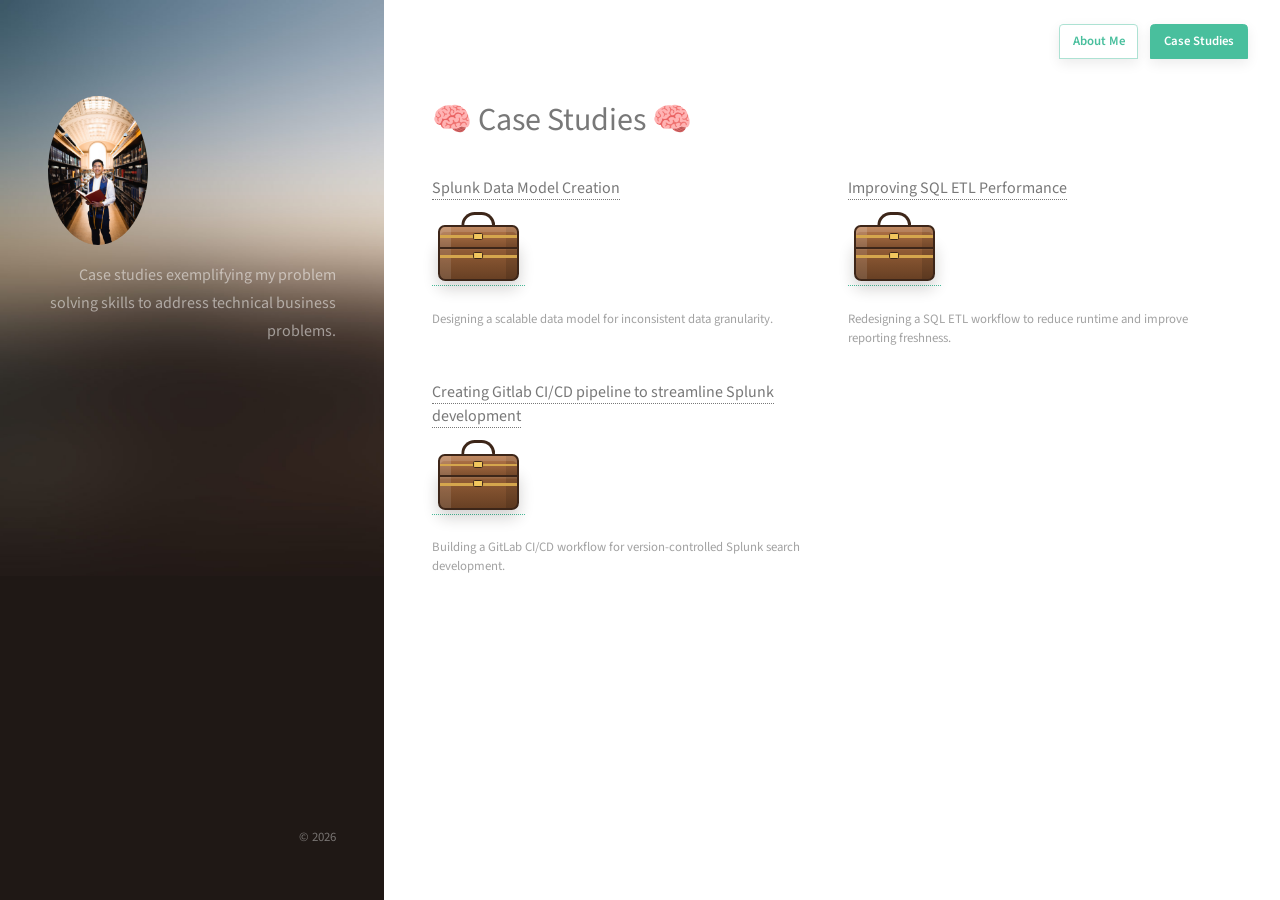
==== commit f96802aa: "cleanup" ====
--- a/case-studies.html
+++ b/case-studies.html
@@ -18,7 +18,6 @@
 			<header id="header">
 				<div class="inner">
 					<a href="index.html" class="image avatar"><img src="images/IMG_6092.jpg" alt="" /></a>
-					<h1><strong>Case Studies</strong><br />
 					Case studies exemplifying my problem solving skills to address technical business problems.</h1>
 				</div>
 			</header>
@@ -27,7 +26,7 @@
 			<div id="main">
 				<section id="case-studies">
 					<header class="major">
-						<h2>💻 Case Studies 🧠</h2>
+						<h2>🧠 Case Studies 🧠</h2>
 					</header>
 					<div class="row">
 						<article class="col-6 col-12-xsmall work-item">
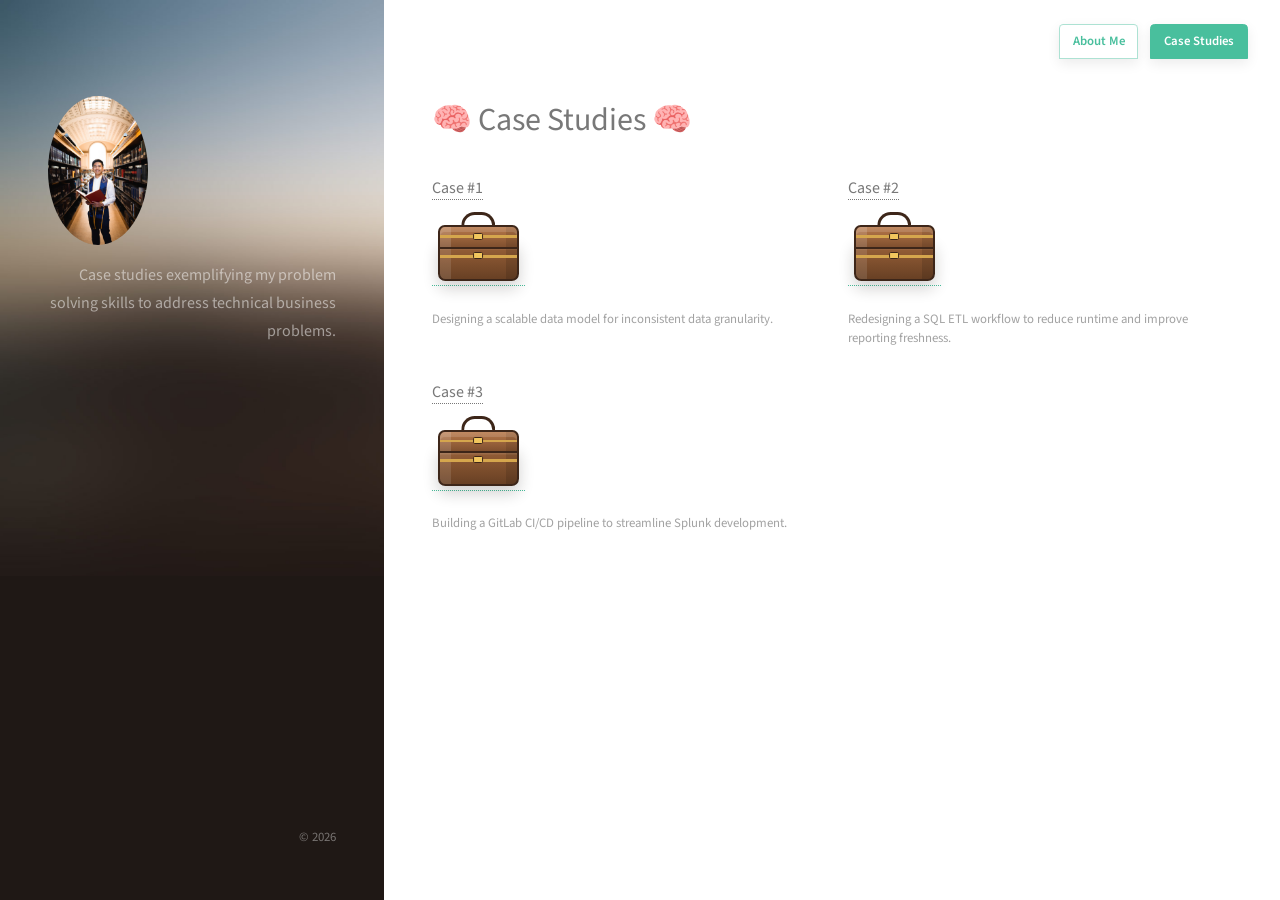
==== commit a996bfc6: "cleanup" ====
--- a/case-studies.html
+++ b/case-studies.html
@@ -32,7 +32,7 @@
 						<article class="col-6 col-12-xsmall work-item">
 							<h3>
 								<a href="splunk-data-model-creation.html">
-									Splunk Data Model Creation
+									Case #1
 								</a>
 							</h3>
 								<a class="briefcase-link" href="splunk-data-model-creation.html" aria-label="Open Splunk Data Model Creation case study">
@@ -48,7 +48,7 @@
 						<article class="col-6 col-12-xsmall work-item">
 							<h3>
 								<a href="improving-sql-etl-performance.html">
-									Improving SQL ETL Performance
+									Case #2
 								</a>
 							</h3>
 								<a class="briefcase-link" href="improving-sql-etl-performance.html" aria-label="Open Improving SQL ETL Performance case study">
@@ -64,7 +64,7 @@
 						<article class="col-6 col-12-xsmall work-item">
 							<h3>
 								<a href="gitlab-cicd-splunk-development.html">
-									Creating Gitlab CI/CD pipeline to streamline Splunk development
+									Case #3
 								</a>
 							</h3>
 								<a class="briefcase-link" href="gitlab-cicd-splunk-development.html" aria-label="Open Creating Gitlab CI/CD pipeline to streamline Splunk development case study">
@@ -75,7 +75,7 @@
 										<span class="briefcase-base"></span>
 									</span>
 								</a>
-							<p>Building a GitLab CI/CD workflow for version-controlled Splunk search development.</p>
+							<p>Building a GitLab CI/CD pipeline to streamline Splunk development.</p>
 						</article>
 					</div>
 				</section>
